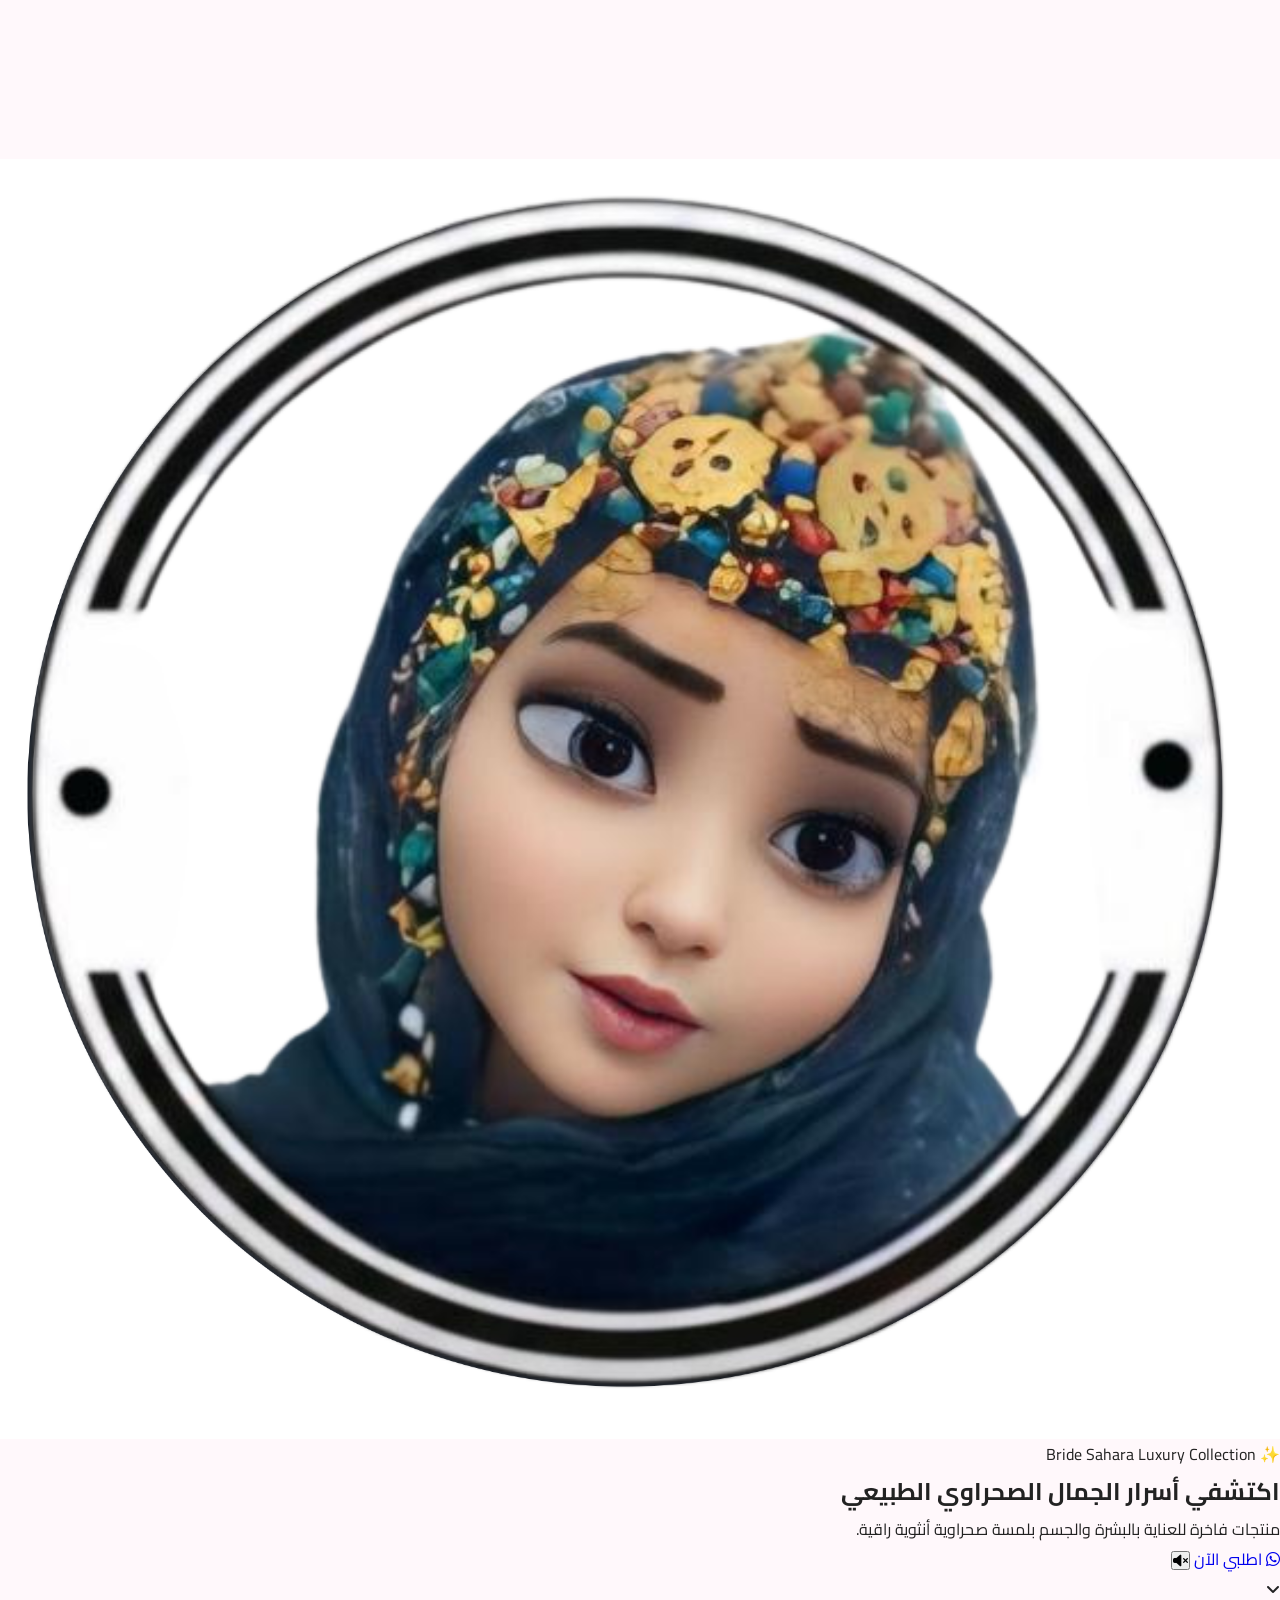
==== pub.html @ 81b897ec "Create pub.html" ====
<!DOCTYPE html>
<html lang="ar" dir="rtl">

<head>

  <meta charset="UTF-8">

  <meta name="viewport"
    content="width=device-width, initial-scale=1.0">

  <title>Bride Sahara | Luxury Collection</title>

  <link rel="preconnect"
    href="https://fonts.googleapis.com">

  <link rel="preconnect"
    href="https://fonts.gstatic.com"
    crossorigin>

  <link href="https://fonts.googleapis.com/css2?family=Cairo:wght@300;400;600;700;800;900&display=swap"
    rel="stylesheet">

  <link rel="stylesheet"
    href="https://cdnjs.cloudflare.com/ajax/libs/font-awesome/6.5.2/css/all.min.css">

  <link rel="stylesheet"
    href="style.css">

</head>

<body>

  <!-- HERO VIDEO -->

  <section class="pub-hero">

    <!-- VIDEO -->

    <video id="heroVideo"
      class="pub-video"
      autoplay
      muted
      loop
      playsinline>

      <source src="./images/1.mp4"
        type="video/mp4">

    </video>

    <!-- OVERLAY -->

    <div class="pub-overlay"></div>

    <!-- CONTENT -->

    <div class="pub-content">

      <img src="./images/logo.png"
        class="pub-logo">

      <span class="pub-badge">

        ✨ Bride Sahara Luxury Collection

      </span>

      <h1>

        اكتشفي أسرار الجمال الصحراوي الطبيعي

      </h1>

      <p>

        منتجات فاخرة للعناية بالبشرة والجسم بلمسة صحراوية أنثوية راقية.

      </p>

      <!-- BUTTONS -->

      <div class="pub-buttons">

        <a href="https://wa.me/212605945494"
          target="_blank"
          class="pub-btn">

          <i class="fab fa-whatsapp"></i>

          اطلبي الآن

        </a>

        <button id="soundBtn"
          class="sound-btn">

          <i class="fa-solid fa-volume-xmark"></i>

        </button>

      </div>

    </div>

    <!-- SCROLL -->

    <div class="scroll-down">

      <i class="fa-solid fa-angle-down"></i>

    </div>

  </section>

  <script>

    const video = document.getElementById("heroVideo");

    const soundBtn = document.getElementById("soundBtn");

    let isMuted = true;

    soundBtn.addEventListener("click", () => {

      if (isMuted) {

        video.muted = false;

        soundBtn.innerHTML =
          '<i class="fa-solid fa-volume-high"></i>';

        isMuted = false;

      } else {

        video.muted = true;

        soundBtn.innerHTML =
          '<i class="fa-solid fa-volume-xmark"></i>';

        isMuted = true;

      }

    });

  </script>

</body>

</html>
---- style.css ----
*{
  margin:0;
  padding:0;
  box-sizing:border-box;
}

html{
  scroll-behavior:smooth;
}

body{
  font-family:'Cairo',sans-serif;
  background:#fff8fb;
  color:#222;
  overflow-x:hidden;
}

img{
  max-width:100%;
  display:block;
}

a{
  text-decoration:none;
}

.container{
  width:92%;
  max-width:1250px;
  margin:auto;
}

/* HERO */

.hero{
  min-height:100vh;
  position:relative;
  overflow:hidden;
  display:flex;
  align-items:center;
  justify-content:center;
  padding:120px 0;
}

.video-container{
  position:absolute;
  inset:0;
  width:100%;
  height:100%;
  overflow:hidden;
  z-index:0;
}

.hero-video{
  width:100%;
  height:100%;
  object-fit:cover;
}

.hero-overlay{
  position:absolute;
  inset:0;
  background:rgba(0,0,0,.55);
  z-index:1;
}

.hero-content{
  position:relative;
  z-index:5;
  text-align:center;
  color:white;
  max-width:850px;
  padding:55px;
}

.logo{
  width:170px;
  height:170px;
  object-fit:cover;
  margin:auto;
  margin-bottom:25px;
  border-radius:50%;
  border:4px solid rgba(255,255,255,.25);
  box-shadow:0 10px 35px rgba(255,255,255,.25);
}

.badge{
  display:inline-block;
  background:#f7c6d7;
  color:#111;
  padding:12px 24px;
  border-radius:60px;
  font-size:14px;
  font-weight:800;
  margin-bottom:25px;
}

.hero h1{
  font-size:65px;
  line-height:1.2;
  margin-bottom:25px;
  font-weight:900;
}

.hero p{
  font-size:22px;
  line-height:2;
  margin-bottom:35px;
  color:#f1f1f1;
}

.hero-btns{
  display:flex;
  gap:15px;
  justify-content:center;
}

.btn{
  padding:18px 35px;
  border-radius:60px;
  font-size:18px;
  font-weight:800;
  transition:.4s;
}

.btn-outline{
  border:2px solid white;
  color:white;
}

.btn-outline:hover{
  background:white;
  color:#111;
}

/* TRUST */

.trust-bar{
  background:white;
  padding:28px;
  display:flex;
  justify-content:center;
  gap:40px;
  flex-wrap:wrap;
}

.trust-item{
  display:flex;
  align-items:center;
  gap:10px;
  font-weight:700;
}

.trust-item i{
  color:#d59ab1;
}

/* SECTION */

.section{
  padding:100px 0;
}

.section-title{
  text-align:center;
  margin-bottom:60px;
}

.section-title h2{
  font-size:48px;
  margin-bottom:15px;
}

/* PRODUCTS */

.products-grid{
  display:grid;
  grid-template-columns:repeat(auto-fit,minmax(270px,1fr));
  gap:30px;
}

.product-card{
  background:white;
  border-radius:35px;
  overflow:hidden;
  box-shadow:0 15px 40px rgba(0,0,0,.06);
  transition:.4s;
}

.product-card:hover{
  transform:translateY(-10px);
}

.product-card img{
  width:100%;
  height:420px;
  object-fit:cover;
}

.product-info{
  padding:30px;
}

.product-info h3{
  font-size:28px;
  margin-bottom:15px;
}

.product-info p{
  line-height:2;
  color:#666;
  margin-bottom:20px;
}

.product-price{
  font-size:30px;
  font-weight:900;
  color:#d59ab1;
  margin-bottom:20px;
}

.product-price span{
  font-size:18px;
  color:#999;
  text-decoration:line-through;
  margin-right:10px;
}

.product-btn{
  border:none;
  background:#111;
  color:white;
  padding:15px 28px;
  border-radius:50px;
  font-family:'Cairo',sans-serif;
  font-size:16px;
  font-weight:800;
  cursor:pointer;
}

.product-btn:hover{
  background:#d59ab1;
}

/* OFFER */

.offer{
  background:linear-gradient(
    135deg,
    #d59ab1,
    #f0c9d8
  );
  border-radius:40px;
  padding:80px 30px;
  text-align:center;
  color:white;
}

.offer h2{
  font-size:55px;
  margin-bottom:20px;
}

/* SOCIALS */

.socials{
  display:flex;
  justify-content:center;
  gap:15px;
  margin-top:25px;
}

.socials a{
  width:55px;
  height:55px;
  border-radius:50%;
  background:white;
  color:#111;
  display:flex;
  align-items:center;
  justify-content:center;
  font-size:22px;
}

/* MODAL */

.order-modal{
  position:fixed;
  inset:0;
  background:rgba(0,0,0,.7);
  display:none;
  align-items:center;
  justify-content:center;
  z-index:9999;
  padding:20px;
}

.order-box{
  background:white;
  width:100%;
  max-width:500px;
  border-radius:30px;
  padding:40px;
  position:relative;
}

.close-modal{
  position:absolute;
  top:15px;
  left:20px;
  font-size:35px;
  cursor:pointer;
}

.order-box h2{
  margin-bottom:25px;
  text-align:center;
}

.order-box form{
  display:flex;
  flex-direction:column;
  gap:15px;
}

.order-box input{
  padding:16px;
  border-radius:14px;
  border:1px solid #ddd;
  font-family:'Cairo',sans-serif;
}

.order-box button{
  background:#25D366;
  color:white;
  border:none;
  padding:16px;
  border-radius:14px;
  font-size:18px;
  font-weight:800;
  cursor:pointer;
}

/* FLOATING */

.floating-whatsapp{
  position:fixed;
  bottom:20px;
  left:20px;
  background:#25D366;
  color:white;
  width:70px;
  height:70px;
  border-radius:50%;
  display:flex;
  align-items:center;
  justify-content:center;
  z-index:999;
  font-size:30px;
}

/* FOOTER */

footer{
  background:#111;
  color:white;
  text-align:center;
  padding:45px 20px;
  margin-top:100px;
}

footer h3{
  font-size:32px;
  margin-bottom:15px;
}

/* MOBILE */

@media(max-width:768px){

  .hero{
    padding:80px 0;
  }

  .hero-content{
    padding:20px;
  }

  .logo{
    width:120px;
    height:120px;
  }

  .hero h1{
    font-size:38px;
  }

  .hero p{
    font-size:18px;
  }

  .section-title h2{
    font-size:34px;
  }

  .offer h2{
    font-size:38px;
  }

  .product-card img{
    height:auto;
  }

}
/* VIDEO SECTION */

.video-showcase{
  padding:40px 0 20px;
}

.video-box{
  width:100%;
  max-width:1100px;
  margin:auto;
  border-radius:30px;
  overflow:hidden;
  position:relative;
  box-shadow:0 20px 60px rgba(0,0,0,.12);
  background:#000;
}

.promo-video{
  width:100%;
  height:auto;
  max-height:650px;
  display:block;
  object-fit:cover;
}

/* MOBILE */

@media(max-width:768px){

  .video-showcase{
    padding:20px 0;
  }

  .video-box{
    border-radius:20px;
  }

  .promo-video{
    max-height:420px;
  }

}
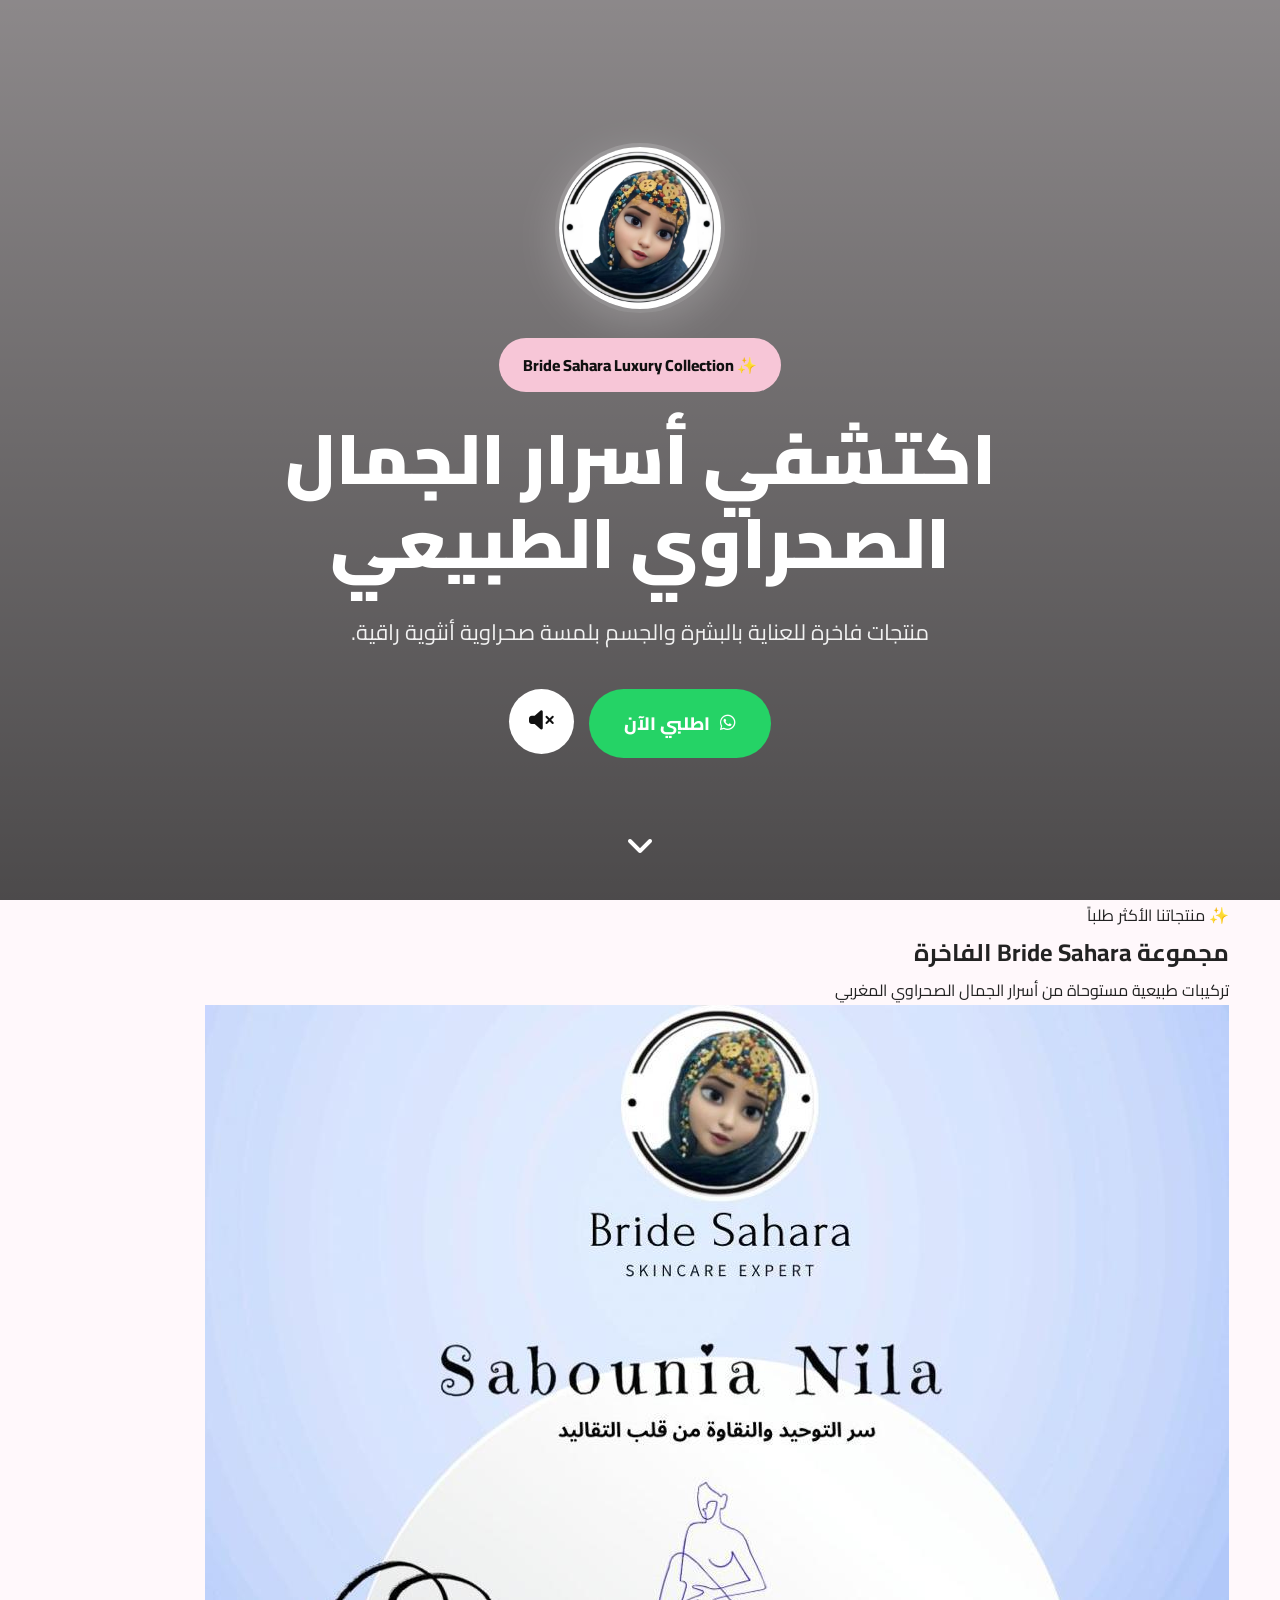
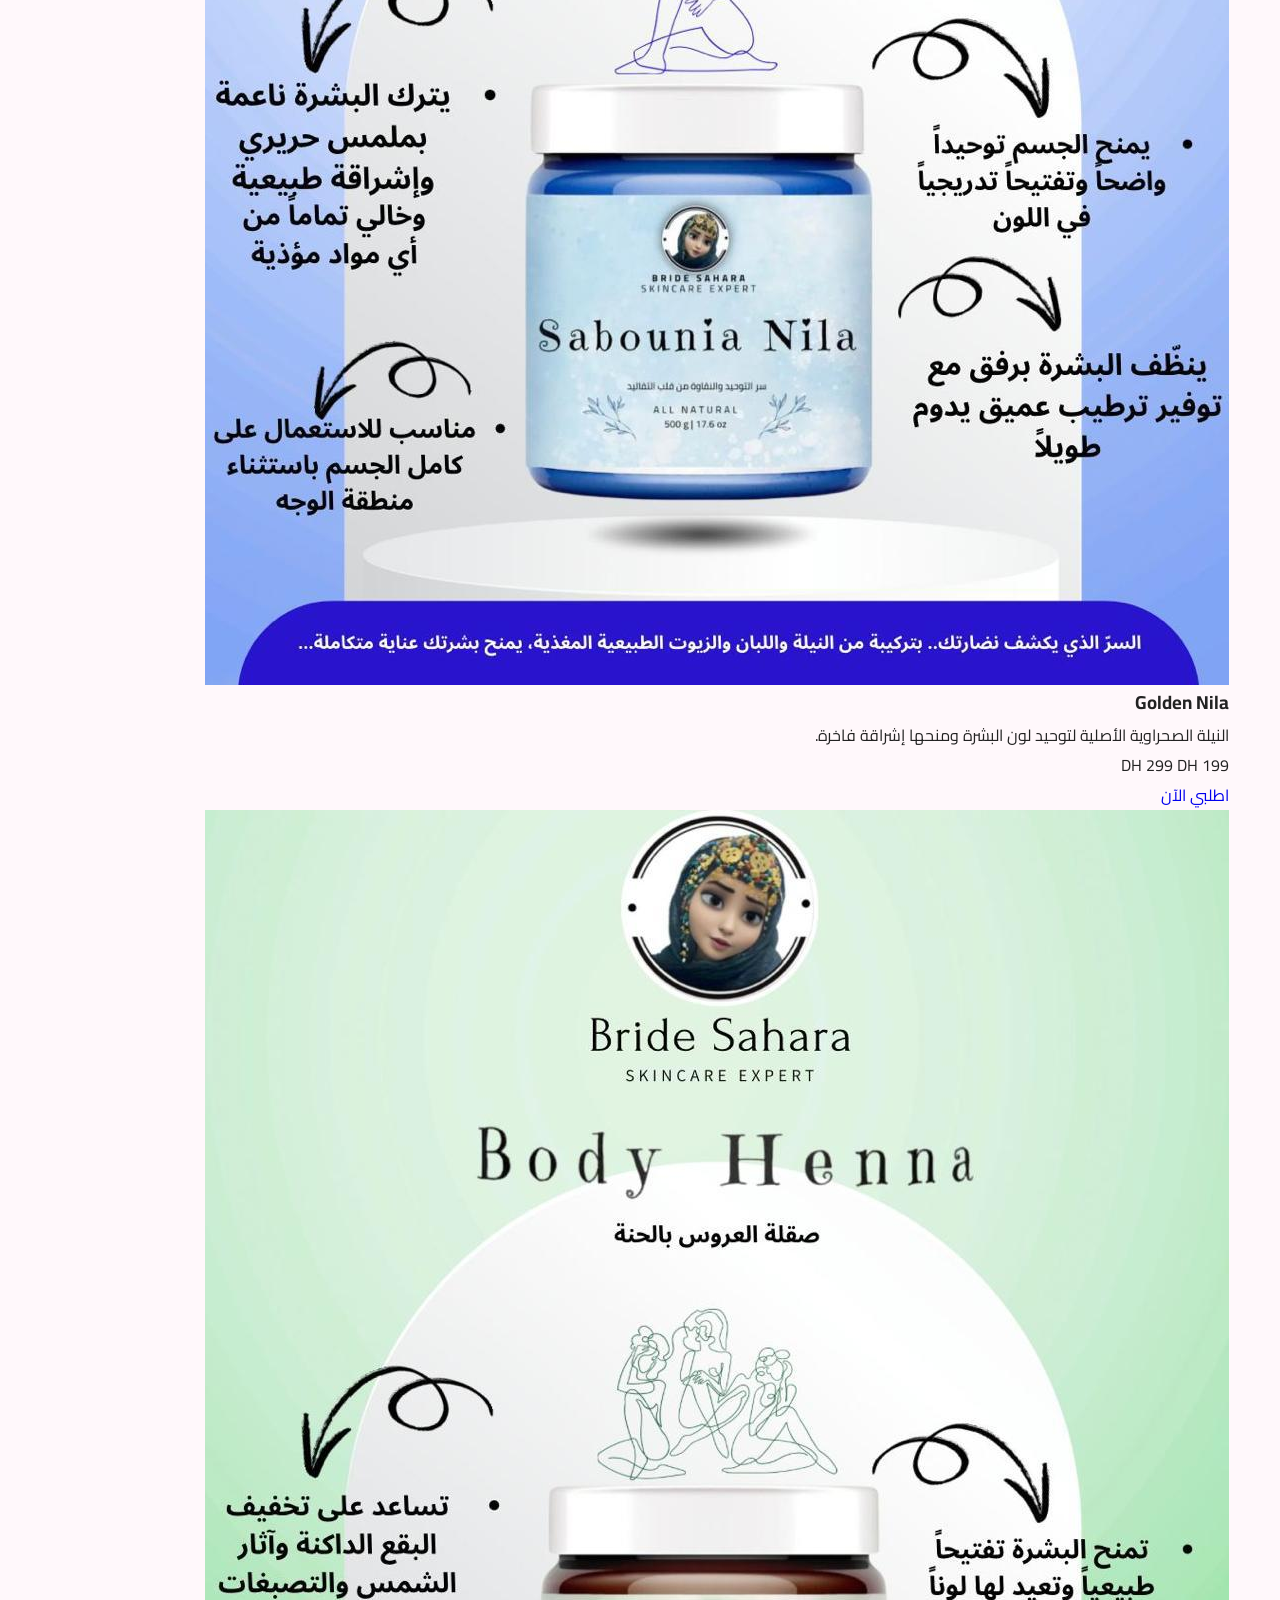
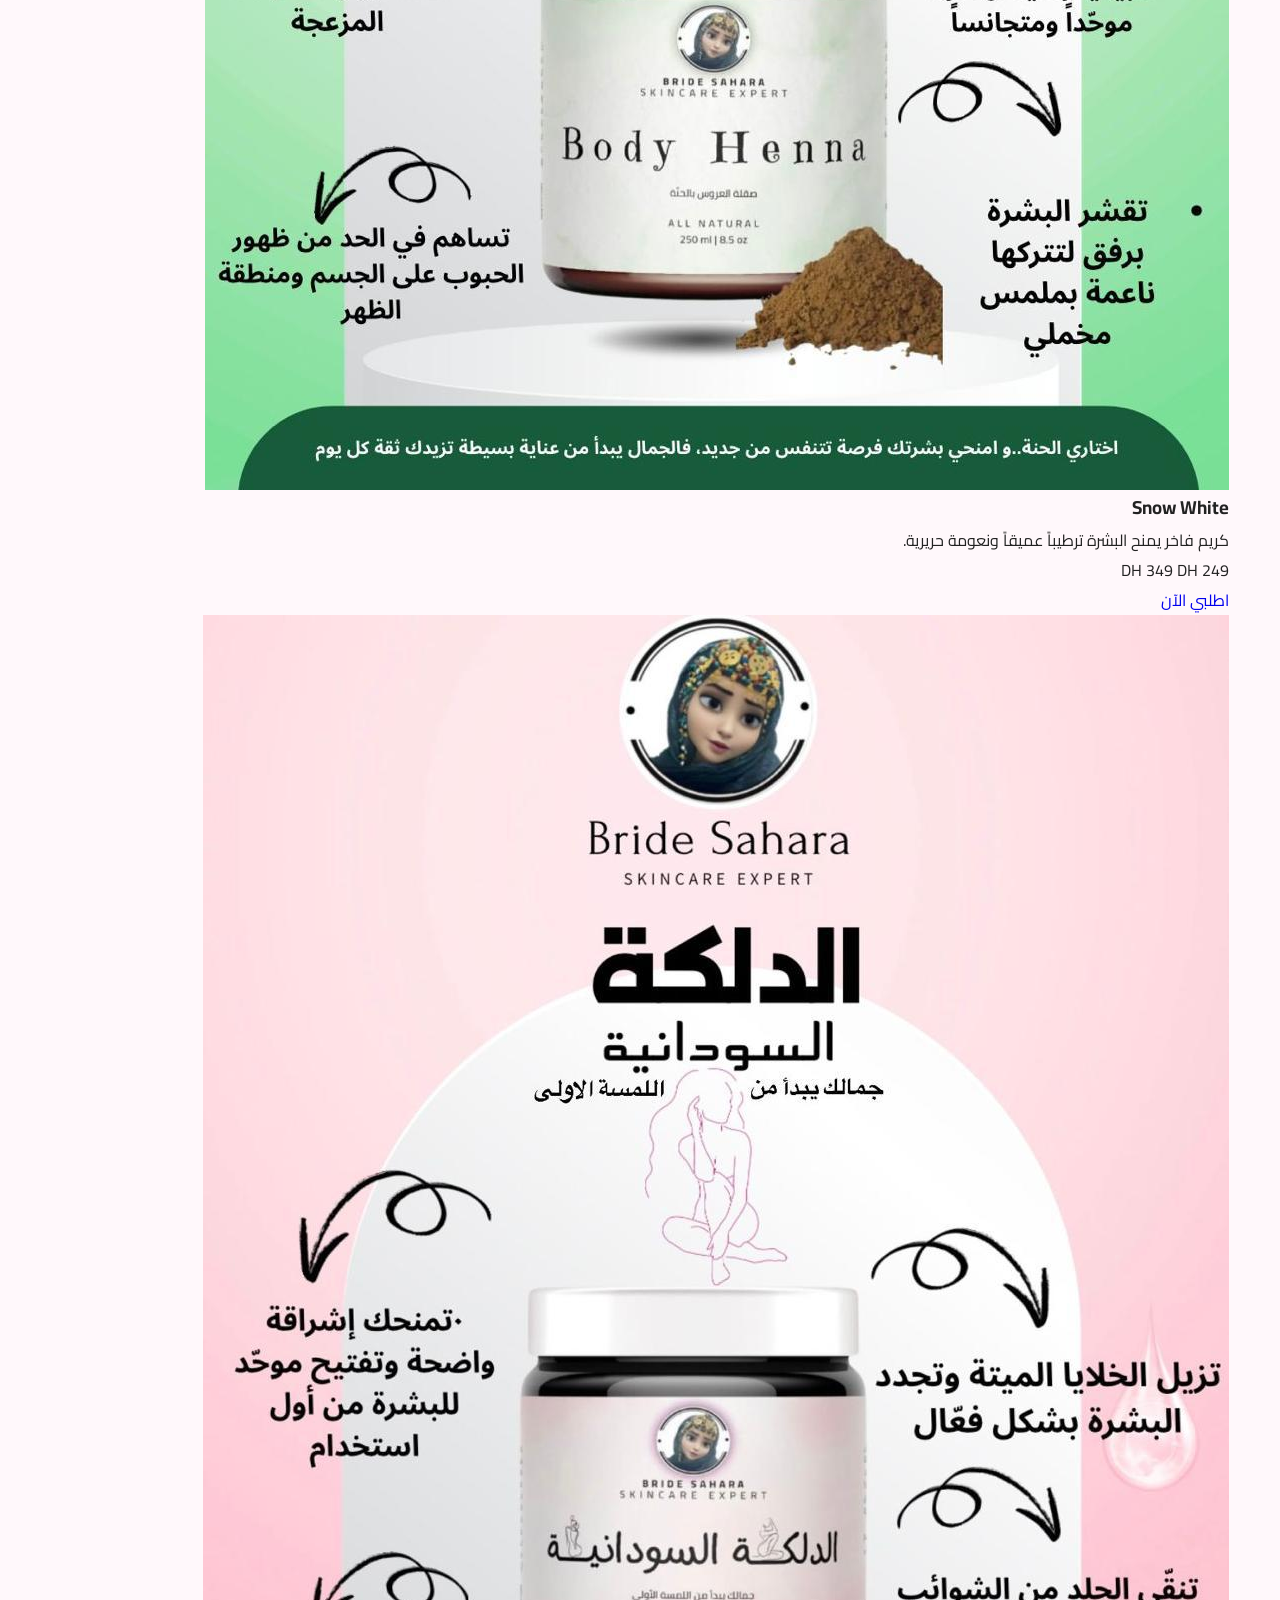
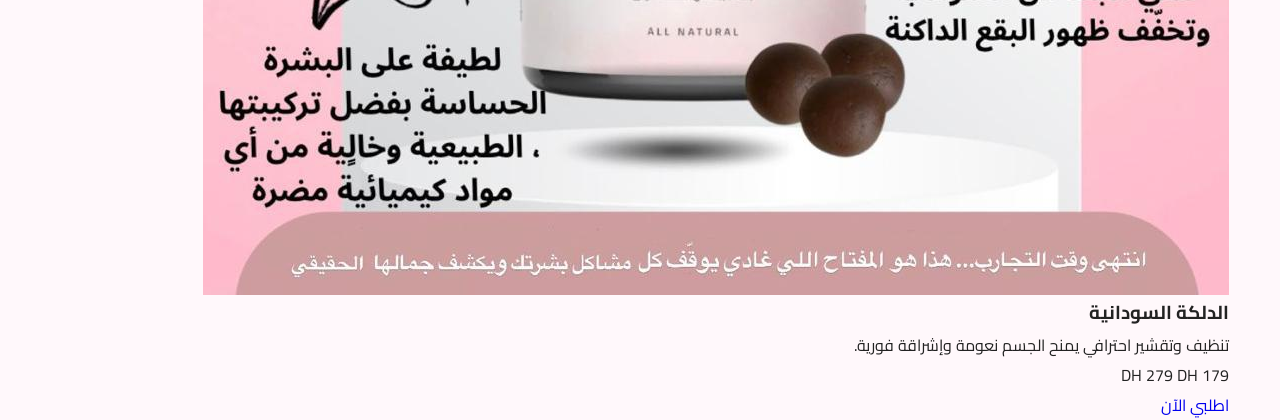
==== commit a7ad6945: "Update pub.html" ====
--- a/pub.html
+++ b/pub.html
@@ -111,7 +111,198 @@
     </div>
 
   </section>
-
+<!-- PRODUCTS -->
+
+<section class="pub-products">
+
+  <div class="container">
+
+    <div class="pub-section-title">
+
+      <span>
+        ✨ منتجاتنا الأكثر طلباً
+      </span>
+
+      <h2>
+
+        مجموعة Bride Sahara الفاخرة
+
+      </h2>
+
+      <p>
+
+        تركيبات طبيعية مستوحاة من أسرار الجمال الصحراوي المغربي
+
+      </p>
+
+    </div>
+
+    <div class="pub-products-grid">
+
+      <!-- PRODUCT -->
+
+      <div class="pub-product-card">
+
+        <div class="pub-product-image">
+
+          <img src="./images/1.jpeg"
+            alt="Golden Nila">
+
+        </div>
+
+        <div class="pub-product-info">
+
+          <h3>
+
+            Golden Nila
+
+          </h3>
+
+          <p>
+
+            النيلة الصحراوية الأصلية لتوحيد لون البشرة ومنحها إشراقة فاخرة.
+
+          </p>
+
+          <div class="pub-price">
+
+            <span class="new-price">
+
+              199 DH
+
+            </span>
+
+            <span class="old-price">
+
+              299 DH
+
+            </span>
+
+          </div>
+
+          <a href="https://wa.me/212605945494"
+            target="_blank"
+            class="pub-order-btn">
+
+            اطلبي الآن
+
+          </a>
+
+        </div>
+
+      </div>
+
+      <!-- PRODUCT -->
+
+      <div class="pub-product-card">
+
+        <div class="pub-product-image">
+
+          <img src="./images/2.jpeg"
+            alt="Snow White">
+
+        </div>
+
+        <div class="pub-product-info">
+
+          <h3>
+
+            Snow White
+
+          </h3>
+
+          <p>
+
+            كريم فاخر يمنح البشرة ترطيباً عميقاً ونعومة حريرية.
+
+          </p>
+
+          <div class="pub-price">
+
+            <span class="new-price">
+
+              249 DH
+
+            </span>
+
+            <span class="old-price">
+
+              349 DH
+
+            </span>
+
+          </div>
+
+          <a href="https://wa.me/212605945494"
+            target="_blank"
+            class="pub-order-btn">
+
+            اطلبي الآن
+
+          </a>
+
+        </div>
+
+      </div>
+
+      <!-- PRODUCT -->
+
+      <div class="pub-product-card">
+
+        <div class="pub-product-image">
+
+          <img src="./images/3.jpeg"
+            alt="الدلكة السودانية">
+
+        </div>
+
+        <div class="pub-product-info">
+
+          <h3>
+
+            الدلكة السودانية
+
+          </h3>
+
+          <p>
+
+            تنظيف وتقشير احترافي يمنح الجسم نعومة وإشراقة فورية.
+
+          </p>
+
+          <div class="pub-price">
+
+            <span class="new-price">
+
+              179 DH
+
+            </span>
+
+            <span class="old-price">
+
+              279 DH
+
+            </span>
+
+          </div>
+
+          <a href="https://wa.me/212605945494"
+            target="_blank"
+            class="pub-order-btn">
+
+            اطلبي الآن
+
+          </a>
+
+        </div>
+
+      </div>
+
+    </div>
+
+  </div>
+
+</section>
   <script>
 
     const video = document.getElementById("heroVideo");
--- a/style.css
+++ b/style.css
@@ -454,3 +454,162 @@
   }
 
 }
+/* PUB PAGE */
+
+.pub-hero{
+  position:relative;
+  width:100%;
+  height:100vh;
+  overflow:hidden;
+  display:flex;
+  align-items:center;
+  justify-content:center;
+}
+
+.pub-video{
+  position:absolute;
+  inset:0;
+  width:100%;
+  height:100%;
+  object-fit:cover;
+}
+
+.pub-overlay{
+  position:absolute;
+  inset:0;
+  background:linear-gradient(
+    rgba(0,0,0,.45),
+    rgba(0,0,0,.7)
+  );
+  z-index:1;
+}
+
+.pub-content{
+  position:relative;
+  z-index:5;
+  text-align:center;
+  color:white;
+  width:90%;
+  max-width:900px;
+}
+
+.pub-logo{
+  width:170px;
+  height:170px;
+  object-fit:cover;
+  border-radius:50%;
+  margin:auto;
+  margin-bottom:25px;
+  border:4px solid rgba(255,255,255,.2);
+  box-shadow:0 10px 40px rgba(255,255,255,.2);
+}
+
+.pub-badge{
+  display:inline-block;
+  background:#f7c6d7;
+  color:#111;
+  padding:12px 24px;
+  border-radius:60px;
+  font-weight:800;
+  margin-bottom:25px;
+}
+
+.pub-content h1{
+  font-size:70px;
+  line-height:1.2;
+  margin-bottom:25px;
+  font-weight:900;
+}
+
+.pub-content p{
+  font-size:22px;
+  line-height:2;
+  color:#f1f1f1;
+  margin-bottom:35px;
+}
+
+.pub-buttons{
+  display:flex;
+  justify-content:center;
+  gap:15px;
+  flex-wrap:wrap;
+}
+
+.pub-btn{
+  background:#25D366;
+  color:white;
+  padding:18px 35px;
+  border-radius:60px;
+  font-size:18px;
+  font-weight:800;
+  display:inline-flex;
+  align-items:center;
+  gap:10px;
+  transition:.3s;
+}
+
+.pub-btn:hover{
+  transform:translateY(-5px);
+}
+
+.sound-btn{
+  width:65px;
+  height:65px;
+  border:none;
+  border-radius:50%;
+  background:white;
+  color:#111;
+  font-size:22px;
+  cursor:pointer;
+  transition:.3s;
+}
+
+.sound-btn:hover{
+  transform:scale(1.08);
+}
+
+.scroll-down{
+  position:absolute;
+  bottom:25px;
+  left:50%;
+  transform:translateX(-50%);
+  z-index:5;
+  color:white;
+  font-size:32px;
+  animation:down 1.5s infinite;
+}
+
+@keyframes down{
+
+  0%{
+    transform:translate(-50%,0);
+  }
+
+  50%{
+    transform:translate(-50%,10px);
+  }
+
+  100%{
+    transform:translate(-50%,0);
+  }
+
+}
+
+/* MOBILE */
+
+@media(max-width:768px){
+
+  .pub-content h1{
+    font-size:40px;
+  }
+
+  .pub-content p{
+    font-size:18px;
+  }
+
+  .pub-logo{
+    width:120px;
+    height:120px;
+  }
+
+}
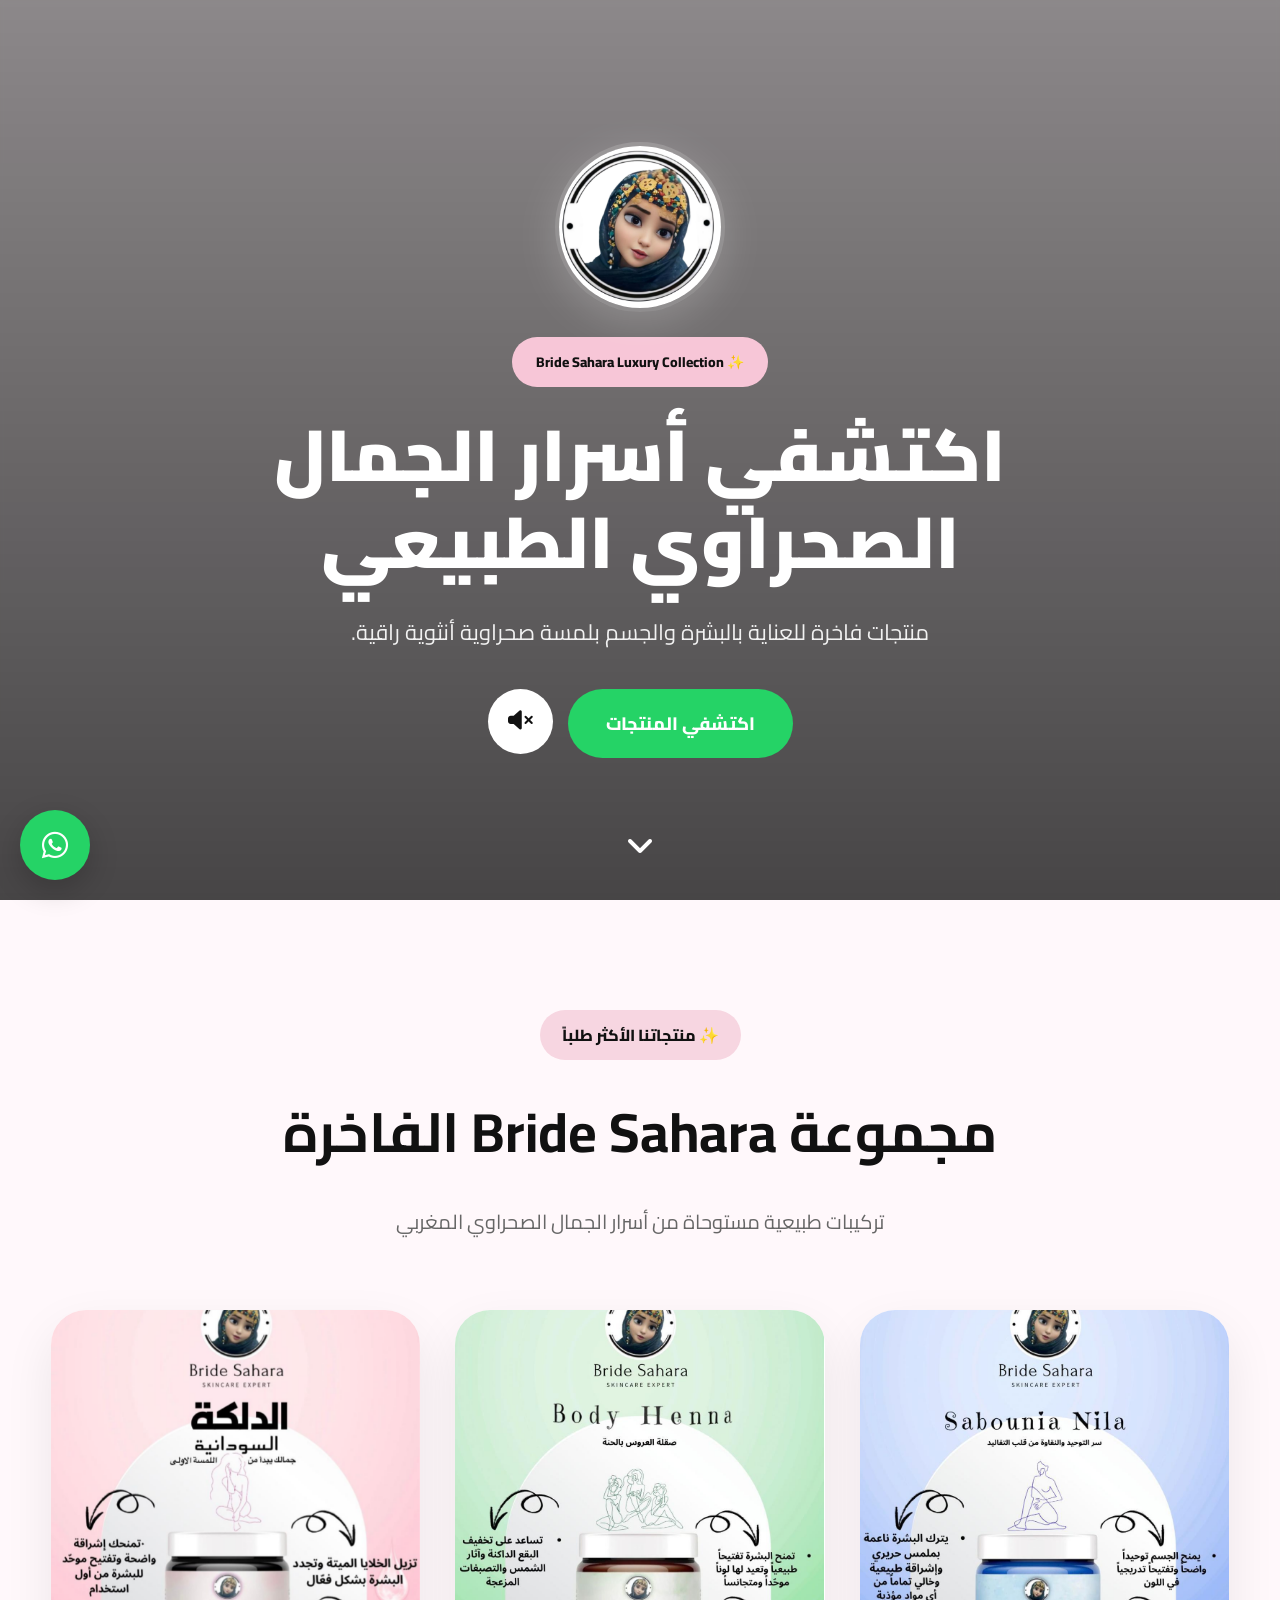
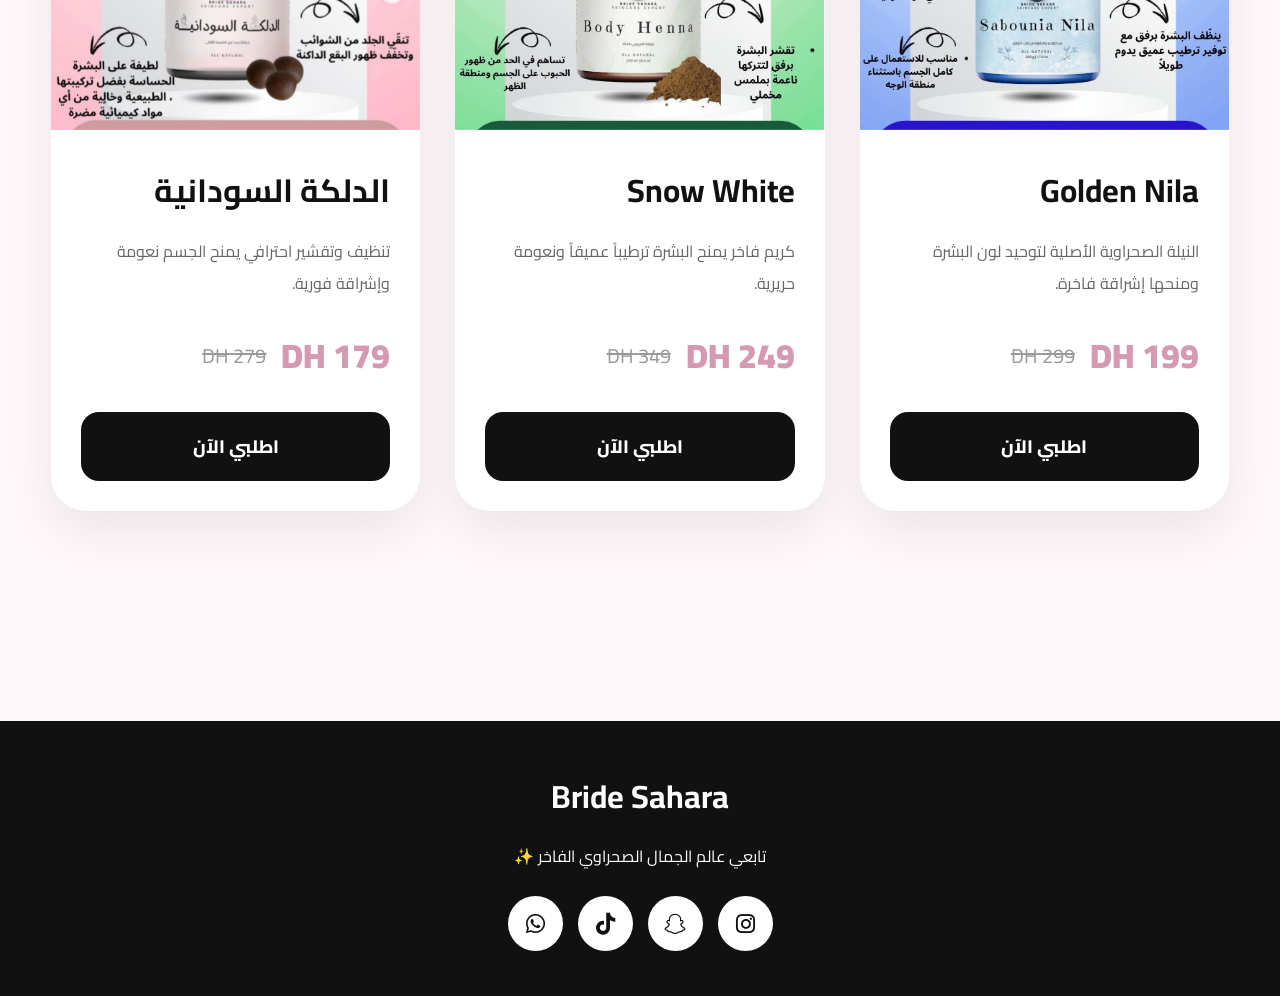
==== commit 5be8dc07: "Update pub.html" ====
--- a/pub.html
+++ b/pub.html
@@ -30,7 +30,7 @@
 
 <body>
 
-  <!-- HERO VIDEO -->
+  <!-- HERO -->
 
   <section class="pub-hero">
 
@@ -81,13 +81,10 @@
 
       <div class="pub-buttons">
 
-        <a href="https://wa.me/212605945494"
-          target="_blank"
+        <a href="#products"
           class="pub-btn">
 
-          <i class="fab fa-whatsapp"></i>
-
-          اطلبي الآن
+          اكتشفي المنتجات
 
         </a>
 
@@ -111,203 +108,333 @@
     </div>
 
   </section>
-<!-- PRODUCTS -->
-
-<section class="pub-products">
-
-  <div class="container">
-
-    <div class="pub-section-title">
-
-      <span>
-        ✨ منتجاتنا الأكثر طلباً
+
+  <!-- PRODUCTS -->
+
+  <section class="pub-products"
+    id="products">
+
+    <div class="container">
+
+      <div class="pub-section-title">
+
+        <span>
+
+          ✨ منتجاتنا الأكثر طلباً
+
+        </span>
+
+        <h2>
+
+          مجموعة Bride Sahara الفاخرة
+
+        </h2>
+
+        <p>
+
+          تركيبات طبيعية مستوحاة من أسرار الجمال الصحراوي المغربي
+
+        </p>
+
+      </div>
+
+      <!-- GRID -->
+
+      <div class="pub-products-grid">
+
+        <!-- PRODUCT -->
+
+        <div class="pub-product-card">
+
+          <div class="pub-product-image">
+
+            <img src="./images/1.jpeg"
+              alt="Golden Nila">
+
+          </div>
+
+          <div class="pub-product-info">
+
+            <h3>
+
+              Golden Nila
+
+            </h3>
+
+            <p>
+
+              النيلة الصحراوية الأصلية لتوحيد لون البشرة ومنحها إشراقة فاخرة.
+
+            </p>
+
+            <div class="pub-price">
+
+              <span class="new-price">
+
+                199 DH
+
+              </span>
+
+              <span class="old-price">
+
+                299 DH
+
+              </span>
+
+            </div>
+
+            <button
+              class="pub-order-btn order-btn"
+              data-product="Golden Nila">
+
+              اطلبي الآن
+
+            </button>
+
+          </div>
+
+        </div>
+
+        <!-- PRODUCT -->
+
+        <div class="pub-product-card">
+
+          <div class="pub-product-image">
+
+            <img src="./images/2.jpeg"
+              alt="Snow White">
+
+          </div>
+
+          <div class="pub-product-info">
+
+            <h3>
+
+              Snow White
+
+            </h3>
+
+            <p>
+
+              كريم فاخر يمنح البشرة ترطيباً عميقاً ونعومة حريرية.
+
+            </p>
+
+            <div class="pub-price">
+
+              <span class="new-price">
+
+                249 DH
+
+              </span>
+
+              <span class="old-price">
+
+                349 DH
+
+              </span>
+
+            </div>
+
+            <button
+              class="pub-order-btn order-btn"
+              data-product="Snow White">
+
+              اطلبي الآن
+
+            </button>
+
+          </div>
+
+        </div>
+
+        <!-- PRODUCT -->
+
+        <div class="pub-product-card">
+
+          <div class="pub-product-image">
+
+            <img src="./images/3.jpeg"
+              alt="الدلكة السودانية">
+
+          </div>
+
+          <div class="pub-product-info">
+
+            <h3>
+
+              الدلكة السودانية
+
+            </h3>
+
+            <p>
+
+              تنظيف وتقشير احترافي يمنح الجسم نعومة وإشراقة فورية.
+
+            </p>
+
+            <div class="pub-price">
+
+              <span class="new-price">
+
+                179 DH
+
+              </span>
+
+              <span class="old-price">
+
+                279 DH
+
+              </span>
+
+            </div>
+
+            <button
+              class="pub-order-btn order-btn"
+              data-product="الدلكة السودانية">
+
+              اطلبي الآن
+
+            </button>
+
+          </div>
+
+        </div>
+
+      </div>
+
+    </div>
+
+  </section>
+
+  <!-- SOCIALS -->
+
+  <footer>
+
+    <h3>
+
+      Bride Sahara
+
+    </h3>
+
+    <p>
+
+      تابعي عالم الجمال الصحراوي الفاخر ✨
+
+    </p>
+
+    <div class="socials">
+
+      <a href="https://www.instagram.com/bride_sahara/"
+        target="_blank">
+
+        <i class="fab fa-instagram"></i>
+
+      </a>
+
+      <a href="https://www.snapchat.com/@bride_sahara"
+        target="_blank">
+
+        <i class="fab fa-snapchat"></i>
+
+      </a>
+
+      <a href="https://www.tiktok.com/@bride__sahara"
+        target="_blank">
+
+        <i class="fab fa-tiktok"></i>
+
+      </a>
+
+      <a href="https://wa.me/212605945494"
+        target="_blank">
+
+        <i class="fab fa-whatsapp"></i>
+
+      </a>
+
+    </div>
+
+  </footer>
+
+  <!-- FLOATING -->
+
+  <a href="https://wa.me/212605945494"
+    class="floating-whatsapp"
+    target="_blank">
+
+    <i class="fab fa-whatsapp"></i>
+
+  </a>
+
+  <!-- ORDER MODAL -->
+
+  <div class="order-modal"
+    id="orderModal">
+
+    <div class="order-box">
+
+      <span class="close-modal"
+        id="closeModal">
+
+        &times;
+
       </span>
 
       <h2>
 
-        مجموعة Bride Sahara الفاخرة
+        إتمام الطلب ✨
 
       </h2>
 
-      <p>
-
-        تركيبات طبيعية مستوحاة من أسرار الجمال الصحراوي المغربي
-
-      </p>
+      <form id="orderForm">
+
+        <input
+          type="text"
+          id="customerName"
+          placeholder="الاسم الكامل"
+          required>
+
+        <input
+          type="tel"
+          id="customerPhone"
+          placeholder="رقم الهاتف"
+          required>
+
+        <input
+          type="text"
+          id="customerAddress"
+          placeholder="العنوان الكامل"
+          required>
+
+        <input
+          type="text"
+          id="productName"
+          readonly>
+
+        <button type="submit">
+
+          إرسال الطلب عبر واتساب
+
+        </button>
+
+      </form>
 
     </div>
 
-    <div class="pub-products-grid">
-
-      <!-- PRODUCT -->
-
-      <div class="pub-product-card">
-
-        <div class="pub-product-image">
-
-          <img src="./images/1.jpeg"
-            alt="Golden Nila">
-
-        </div>
-
-        <div class="pub-product-info">
-
-          <h3>
-
-            Golden Nila
-
-          </h3>
-
-          <p>
-
-            النيلة الصحراوية الأصلية لتوحيد لون البشرة ومنحها إشراقة فاخرة.
-
-          </p>
-
-          <div class="pub-price">
-
-            <span class="new-price">
-
-              199 DH
-
-            </span>
-
-            <span class="old-price">
-
-              299 DH
-
-            </span>
-
-          </div>
-
-          <a href="https://wa.me/212605945494"
-            target="_blank"
-            class="pub-order-btn">
-
-            اطلبي الآن
-
-          </a>
-
-        </div>
-
-      </div>
-
-      <!-- PRODUCT -->
-
-      <div class="pub-product-card">
-
-        <div class="pub-product-image">
-
-          <img src="./images/2.jpeg"
-            alt="Snow White">
-
-        </div>
-
-        <div class="pub-product-info">
-
-          <h3>
-
-            Snow White
-
-          </h3>
-
-          <p>
-
-            كريم فاخر يمنح البشرة ترطيباً عميقاً ونعومة حريرية.
-
-          </p>
-
-          <div class="pub-price">
-
-            <span class="new-price">
-
-              249 DH
-
-            </span>
-
-            <span class="old-price">
-
-              349 DH
-
-            </span>
-
-          </div>
-
-          <a href="https://wa.me/212605945494"
-            target="_blank"
-            class="pub-order-btn">
-
-            اطلبي الآن
-
-          </a>
-
-        </div>
-
-      </div>
-
-      <!-- PRODUCT -->
-
-      <div class="pub-product-card">
-
-        <div class="pub-product-image">
-
-          <img src="./images/3.jpeg"
-            alt="الدلكة السودانية">
-
-        </div>
-
-        <div class="pub-product-info">
-
-          <h3>
-
-            الدلكة السودانية
-
-          </h3>
-
-          <p>
-
-            تنظيف وتقشير احترافي يمنح الجسم نعومة وإشراقة فورية.
-
-          </p>
-
-          <div class="pub-price">
-
-            <span class="new-price">
-
-              179 DH
-
-            </span>
-
-            <span class="old-price">
-
-              279 DH
-
-            </span>
-
-          </div>
-
-          <a href="https://wa.me/212605945494"
-            target="_blank"
-            class="pub-order-btn">
-
-            اطلبي الآن
-
-          </a>
-
-        </div>
-
-      </div>
-
-    </div>
-
   </div>
 
-</section>
+  <!-- SCRIPTS -->
+
   <script>
 
-    const video = document.getElementById("heroVideo");
-
-    const soundBtn = document.getElementById("soundBtn");
+    /* VIDEO SOUND */
+
+    const video =
+      document.getElementById("heroVideo");
+
+    const soundBtn =
+      document.getElementById("soundBtn");
 
     let isMuted = true;
 
@@ -335,6 +462,95 @@
 
     });
 
+    /* ORDER MODAL */
+
+    const modal =
+      document.getElementById("orderModal");
+
+    const closeModal =
+      document.getElementById("closeModal");
+
+    const productInput =
+      document.getElementById("productName");
+
+    const orderBtns =
+      document.querySelectorAll(".order-btn");
+
+    orderBtns.forEach(btn => {
+
+      btn.addEventListener("click", () => {
+
+        const product =
+          btn.dataset.product;
+
+        productInput.value = product;
+
+        modal.style.display = "flex";
+
+      });
+
+    });
+
+    closeModal.addEventListener("click", () => {
+
+      modal.style.display = "none";
+
+    });
+
+    window.addEventListener("click", (e) => {
+
+      if(e.target === modal){
+
+        modal.style.display = "none";
+
+      }
+
+    });
+
+    /* SEND TO WHATSAPP */
+
+    document
+      .getElementById("orderForm")
+      .addEventListener("submit", function(e){
+
+      e.preventDefault();
+
+      const name =
+        document.getElementById("customerName").value;
+
+      const phone =
+        document.getElementById("customerPhone").value;
+
+      const address =
+        document.getElementById("customerAddress").value;
+
+      const product =
+        document.getElementById("productName").value;
+
+      const message =
+
+`✨ طلب جديد من Bride Sahara
+
+👤 الاسم:
+${name}
+
+📞 رقم الهاتف:
+${phone}
+
+📍 العنوان:
+${address}
+
+🛍️ المنتج:
+${product}`;
+
+      const whatsappURL =
+
+`https://wa.me/212605945494?text=${encodeURIComponent(message)}`;
+
+      window.open(whatsappURL, "_blank");
+
+    });
+
   </script>
 
 </body>
--- a/style.css
+++ b/style.css
@@ -1,3 +1,11 @@
+:root{
+  --primary:#d59ab1;
+  --secondary:#f7c6d7;
+  --dark:#111;
+  --light:#fff8fb;
+  --white:#fff;
+}
+
 *{
   margin:0;
   padding:0;
@@ -10,7 +18,7 @@
 
 body{
   font-family:'Cairo',sans-serif;
-  background:#fff8fb;
+  background:var(--light);
   color:#222;
   overflow-x:hidden;
 }
@@ -30,436 +38,12 @@
   margin:auto;
 }
 
-/* HERO */
-
-.hero{
-  min-height:100vh;
-  position:relative;
-  overflow:hidden;
-  display:flex;
-  align-items:center;
-  justify-content:center;
-  padding:120px 0;
-}
-
-.video-container{
-  position:absolute;
-  inset:0;
-  width:100%;
-  height:100%;
-  overflow:hidden;
-  z-index:0;
-}
-
-.hero-video{
-  width:100%;
-  height:100%;
-  object-fit:cover;
-}
-
-.hero-overlay{
-  position:absolute;
-  inset:0;
-  background:rgba(0,0,0,.55);
-  z-index:1;
-}
-
-.hero-content{
-  position:relative;
-  z-index:5;
-  text-align:center;
-  color:white;
-  max-width:850px;
-  padding:55px;
-}
-
-.logo{
-  width:170px;
-  height:170px;
-  object-fit:cover;
-  margin:auto;
-  margin-bottom:25px;
-  border-radius:50%;
-  border:4px solid rgba(255,255,255,.25);
-  box-shadow:0 10px 35px rgba(255,255,255,.25);
-}
-
-.badge{
-  display:inline-block;
-  background:#f7c6d7;
-  color:#111;
-  padding:12px 24px;
-  border-radius:60px;
-  font-size:14px;
-  font-weight:800;
-  margin-bottom:25px;
-}
-
-.hero h1{
-  font-size:65px;
-  line-height:1.2;
-  margin-bottom:25px;
-  font-weight:900;
-}
-
-.hero p{
-  font-size:22px;
-  line-height:2;
-  margin-bottom:35px;
-  color:#f1f1f1;
-}
-
-.hero-btns{
-  display:flex;
-  gap:15px;
-  justify-content:center;
-}
-
-.btn{
-  padding:18px 35px;
-  border-radius:60px;
-  font-size:18px;
-  font-weight:800;
-  transition:.4s;
-}
-
-.btn-outline{
-  border:2px solid white;
-  color:white;
-}
-
-.btn-outline:hover{
-  background:white;
-  color:#111;
-}
-
-/* TRUST */
-
-.trust-bar{
-  background:white;
-  padding:28px;
-  display:flex;
-  justify-content:center;
-  gap:40px;
-  flex-wrap:wrap;
-}
-
-.trust-item{
-  display:flex;
-  align-items:center;
-  gap:10px;
-  font-weight:700;
-}
-
-.trust-item i{
-  color:#d59ab1;
-}
-
-/* SECTION */
-
-.section{
-  padding:100px 0;
-}
-
-.section-title{
-  text-align:center;
-  margin-bottom:60px;
-}
-
-.section-title h2{
-  font-size:48px;
-  margin-bottom:15px;
-}
-
-/* PRODUCTS */
-
-.products-grid{
-  display:grid;
-  grid-template-columns:repeat(auto-fit,minmax(270px,1fr));
-  gap:30px;
-}
-
-.product-card{
-  background:white;
-  border-radius:35px;
-  overflow:hidden;
-  box-shadow:0 15px 40px rgba(0,0,0,.06);
-  transition:.4s;
-}
-
-.product-card:hover{
-  transform:translateY(-10px);
-}
-
-.product-card img{
-  width:100%;
-  height:420px;
-  object-fit:cover;
-}
-
-.product-info{
-  padding:30px;
-}
-
-.product-info h3{
-  font-size:28px;
-  margin-bottom:15px;
-}
-
-.product-info p{
-  line-height:2;
-  color:#666;
-  margin-bottom:20px;
-}
-
-.product-price{
-  font-size:30px;
-  font-weight:900;
-  color:#d59ab1;
-  margin-bottom:20px;
-}
-
-.product-price span{
-  font-size:18px;
-  color:#999;
-  text-decoration:line-through;
-  margin-right:10px;
-}
-
-.product-btn{
-  border:none;
-  background:#111;
-  color:white;
-  padding:15px 28px;
-  border-radius:50px;
-  font-family:'Cairo',sans-serif;
-  font-size:16px;
-  font-weight:800;
-  cursor:pointer;
-}
-
-.product-btn:hover{
-  background:#d59ab1;
-}
-
-/* OFFER */
-
-.offer{
-  background:linear-gradient(
-    135deg,
-    #d59ab1,
-    #f0c9d8
-  );
-  border-radius:40px;
-  padding:80px 30px;
-  text-align:center;
-  color:white;
-}
-
-.offer h2{
-  font-size:55px;
-  margin-bottom:20px;
-}
-
-/* SOCIALS */
-
-.socials{
-  display:flex;
-  justify-content:center;
-  gap:15px;
-  margin-top:25px;
-}
-
-.socials a{
-  width:55px;
-  height:55px;
-  border-radius:50%;
-  background:white;
-  color:#111;
-  display:flex;
-  align-items:center;
-  justify-content:center;
-  font-size:22px;
-}
-
-/* MODAL */
-
-.order-modal{
-  position:fixed;
-  inset:0;
-  background:rgba(0,0,0,.7);
-  display:none;
-  align-items:center;
-  justify-content:center;
-  z-index:9999;
-  padding:20px;
-}
-
-.order-box{
-  background:white;
-  width:100%;
-  max-width:500px;
-  border-radius:30px;
-  padding:40px;
-  position:relative;
-}
-
-.close-modal{
-  position:absolute;
-  top:15px;
-  left:20px;
-  font-size:35px;
-  cursor:pointer;
-}
-
-.order-box h2{
-  margin-bottom:25px;
-  text-align:center;
-}
-
-.order-box form{
-  display:flex;
-  flex-direction:column;
-  gap:15px;
-}
-
-.order-box input{
-  padding:16px;
-  border-radius:14px;
-  border:1px solid #ddd;
-  font-family:'Cairo',sans-serif;
-}
-
-.order-box button{
-  background:#25D366;
-  color:white;
-  border:none;
-  padding:16px;
-  border-radius:14px;
-  font-size:18px;
-  font-weight:800;
-  cursor:pointer;
-}
-
-/* FLOATING */
-
-.floating-whatsapp{
-  position:fixed;
-  bottom:20px;
-  left:20px;
-  background:#25D366;
-  color:white;
-  width:70px;
-  height:70px;
-  border-radius:50%;
-  display:flex;
-  align-items:center;
-  justify-content:center;
-  z-index:999;
-  font-size:30px;
-}
-
-/* FOOTER */
-
-footer{
-  background:#111;
-  color:white;
-  text-align:center;
-  padding:45px 20px;
-  margin-top:100px;
-}
-
-footer h3{
-  font-size:32px;
-  margin-bottom:15px;
-}
-
-/* MOBILE */
-
-@media(max-width:768px){
-
-  .hero{
-    padding:80px 0;
-  }
-
-  .hero-content{
-    padding:20px;
-  }
-
-  .logo{
-    width:120px;
-    height:120px;
-  }
-
-  .hero h1{
-    font-size:38px;
-  }
-
-  .hero p{
-    font-size:18px;
-  }
-
-  .section-title h2{
-    font-size:34px;
-  }
-
-  .offer h2{
-    font-size:38px;
-  }
-
-  .product-card img{
-    height:auto;
-  }
-
-}
-/* VIDEO SECTION */
-
-.video-showcase{
-  padding:40px 0 20px;
-}
-
-.video-box{
-  width:100%;
-  max-width:1100px;
-  margin:auto;
-  border-radius:30px;
-  overflow:hidden;
-  position:relative;
-  box-shadow:0 20px 60px rgba(0,0,0,.12);
-  background:#000;
-}
-
-.promo-video{
-  width:100%;
-  height:auto;
-  max-height:650px;
-  display:block;
-  object-fit:cover;
-}
-
-/* MOBILE */
-
-@media(max-width:768px){
-
-  .video-showcase{
-    padding:20px 0;
-  }
-
-  .video-box{
-    border-radius:20px;
-  }
-
-  .promo-video{
-    max-height:420px;
-  }
-
-}
-/* PUB PAGE */
+/* HERO VIDEO */
 
 .pub-hero{
   position:relative;
   width:100%;
-  height:100vh;
+  min-height:100svh;
   overflow:hidden;
   display:flex;
   align-items:center;
@@ -479,8 +63,9 @@
   inset:0;
   background:linear-gradient(
     rgba(0,0,0,.45),
-    rgba(0,0,0,.7)
+    rgba(0,0,0,.72)
   );
+  backdrop-filter:blur(2px);
   z-index:1;
 }
 
@@ -491,6 +76,7 @@
   color:white;
   width:90%;
   max-width:900px;
+  padding:40px 0;
 }
 
 .pub-logo{
@@ -506,16 +92,17 @@
 
 .pub-badge{
   display:inline-block;
-  background:#f7c6d7;
+  background:var(--secondary);
   color:#111;
   padding:12px 24px;
   border-radius:60px;
   font-weight:800;
   margin-bottom:25px;
+  font-size:14px;
 }
 
 .pub-content h1{
-  font-size:70px;
+  font-size:72px;
   line-height:1.2;
   margin-bottom:25px;
   font-weight:900;
@@ -538,7 +125,7 @@
 .pub-btn{
   background:#25D366;
   color:white;
-  padding:18px 35px;
+  padding:18px 38px;
   border-radius:60px;
   font-size:18px;
   font-weight:800;
@@ -595,12 +182,300 @@
 
 }
 
+/* PRODUCTS */
+
+.pub-products{
+  padding:110px 0;
+  background:var(--light);
+}
+
+.pub-section-title{
+  text-align:center;
+  margin-bottom:70px;
+}
+
+.pub-section-title span{
+  display:inline-block;
+  background:#f7d6e1;
+  color:#111;
+  padding:10px 22px;
+  border-radius:50px;
+  font-weight:800;
+  margin-bottom:20px;
+}
+
+.pub-section-title h2{
+  font-size:55px;
+  margin-bottom:20px;
+  color:#111;
+}
+
+.pub-section-title p{
+  color:#666;
+  font-size:20px;
+}
+
+.pub-products-grid{
+  display:grid;
+  grid-template-columns:repeat(auto-fit,minmax(320px,1fr));
+  gap:35px;
+}
+
+.pub-product-card{
+  background:white;
+  border-radius:35px;
+  overflow:hidden;
+  box-shadow:0 20px 50px rgba(0,0,0,.08);
+  transition:.4s;
+}
+
+.pub-product-card:hover{
+  transform:translateY(-12px);
+}
+
+.pub-product-image{
+  width:100%;
+  height:420px;
+  overflow:hidden;
+}
+
+.pub-product-image img{
+  width:100%;
+  height:100%;
+  object-fit:cover;
+  transition:.5s;
+}
+
+.pub-product-card:hover img{
+  transform:scale(1.06);
+}
+
+.pub-product-info{
+  padding:30px;
+}
+
+.pub-product-info h3{
+  font-size:32px;
+  margin-bottom:15px;
+  color:#111;
+}
+
+.pub-product-info p{
+  color:#666;
+  line-height:2;
+  margin-bottom:25px;
+}
+
+.pub-price{
+  display:flex;
+  align-items:center;
+  gap:15px;
+  margin-bottom:25px;
+}
+
+.new-price{
+  font-size:34px;
+  font-weight:900;
+  color:var(--primary);
+}
+
+.old-price{
+  font-size:20px;
+  color:#999;
+  text-decoration:line-through;
+}
+
+.pub-order-btn{
+  width:100%;
+  background:var(--dark);
+  color:white;
+  display:flex;
+  justify-content:center;
+  align-items:center;
+  padding:18px;
+  border-radius:18px;
+  font-size:18px;
+  font-weight:800;
+  transition:.3s;
+}
+
+.pub-order-btn:hover{
+  background:var(--primary);
+}
+
+/* TRUST BAR */
+
+.trust-bar{
+  background:white;
+  padding:28px;
+  display:flex;
+  justify-content:center;
+  gap:40px;
+  flex-wrap:wrap;
+}
+
+.trust-item{
+  display:flex;
+  align-items:center;
+  gap:10px;
+  font-weight:700;
+}
+
+.trust-item i{
+  color:var(--primary);
+}
+
+/* OFFER */
+
+.offer{
+  background:linear-gradient(
+    135deg,
+    var(--primary),
+    #f0c9d8
+  );
+  border-radius:40px;
+  padding:80px 30px;
+  text-align:center;
+  color:white;
+}
+
+.offer h2{
+  font-size:55px;
+  margin-bottom:20px;
+}
+
+/* SOCIALS */
+
+.socials{
+  display:flex;
+  justify-content:center;
+  gap:15px;
+  margin-top:25px;
+}
+
+.socials a{
+  width:55px;
+  height:55px;
+  border-radius:50%;
+  background:white;
+  color:#111;
+  display:flex;
+  align-items:center;
+  justify-content:center;
+  font-size:22px;
+}
+
+/* MODAL */
+
+.order-modal{
+  position:fixed;
+  inset:0;
+  background:rgba(0,0,0,.7);
+  display:none;
+  align-items:center;
+  justify-content:center;
+  z-index:9999;
+  padding:20px;
+}
+
+.order-box{
+  background:white;
+  width:100%;
+  max-width:500px;
+  border-radius:30px;
+  padding:40px;
+  position:relative;
+}
+
+.close-modal{
+  position:absolute;
+  top:15px;
+  left:20px;
+  font-size:35px;
+  cursor:pointer;
+}
+
+.order-box h2{
+  margin-bottom:25px;
+  text-align:center;
+}
+
+.order-box form{
+  display:flex;
+  flex-direction:column;
+  gap:15px;
+}
+
+.order-box input{
+  padding:16px;
+  border-radius:14px;
+  border:1px solid #ddd;
+  font-family:'Cairo',sans-serif;
+}
+
+.order-box button{
+  background:#25D366;
+  color:white;
+  border:none;
+  padding:16px;
+  border-radius:14px;
+  font-size:18px;
+  font-weight:800;
+  cursor:pointer;
+}
+
+/* FLOATING */
+
+.floating-whatsapp{
+  position:fixed;
+  bottom:20px;
+  left:20px;
+  background:#25D366;
+  color:white;
+  width:70px;
+  height:70px;
+  border-radius:50%;
+  display:flex;
+  align-items:center;
+  justify-content:center;
+  z-index:999;
+  font-size:30px;
+  box-shadow:0 10px 30px rgba(0,0,0,.2);
+}
+
+/* FOOTER */
+
+footer{
+  background:#111;
+  color:white;
+  text-align:center;
+  padding:45px 20px;
+  margin-top:100px;
+}
+
+footer h3{
+  font-size:32px;
+  margin-bottom:15px;
+}
+
+/* PERFORMANCE */
+
+.pub-video,
+img{
+  will-change:transform;
+  backface-visibility:hidden;
+}
+
+video{
+  pointer-events:none;
+}
+
 /* MOBILE */
 
 @media(max-width:768px){
 
   .pub-content h1{
-    font-size:40px;
+    font-size:42px;
   }
 
   .pub-content p{
@@ -612,4 +487,123 @@
     height:120px;
   }
 
-}
+  .pub-products{
+    padding:80px 0;
+  }
+
+  .pub-section-title h2{
+    font-size:38px;
+  }
+
+  .pub-section-title p{
+    font-size:17px;
+  }
+
+  .pub-product-image{
+    height:320px;
+  }
+
+  .offer h2{
+    font-size:38px;
+  }
+
+}
+/* ORDER BUTTON */
+
+.pub-order-btn{
+  width:100%;
+  background:var(--dark);
+  color:white;
+  border:none;
+  display:flex;
+  justify-content:center;
+  align-items:center;
+  padding:18px;
+  border-radius:18px;
+  font-size:18px;
+  font-weight:800;
+  transition:.3s;
+  cursor:pointer;
+  font-family:'Cairo',sans-serif;
+}
+
+.pub-order-btn:hover{
+  background:var(--primary);
+}
+
+/* ORDER MODAL */
+
+.order-modal{
+  position:fixed;
+  inset:0;
+  background:rgba(0,0,0,.7);
+  display:none;
+  align-items:center;
+  justify-content:center;
+  z-index:99999;
+  padding:20px;
+}
+
+.order-box{
+  background:white;
+  width:100%;
+  max-width:500px;
+  border-radius:35px;
+  padding:40px;
+  position:relative;
+  animation:popup .3s ease;
+}
+
+@keyframes popup{
+
+  from{
+    transform:scale(.8);
+    opacity:0;
+  }
+
+  to{
+    transform:scale(1);
+    opacity:1;
+  }
+
+}
+
+.close-modal{
+  position:absolute;
+  top:15px;
+  left:20px;
+  font-size:38px;
+  cursor:pointer;
+}
+
+.order-box h2{
+  text-align:center;
+  margin-bottom:30px;
+  font-size:32px;
+}
+
+.order-box form{
+  display:flex;
+  flex-direction:column;
+  gap:15px;
+}
+
+.order-box input{
+  padding:18px;
+  border-radius:16px;
+  border:1px solid #ddd;
+  font-family:'Cairo',sans-serif;
+  font-size:16px;
+}
+
+.order-box button{
+  background:#25D366;
+  color:white;
+  border:none;
+  padding:18px;
+  border-radius:16px;
+  font-size:18px;
+  font-weight:800;
+  cursor:pointer;
+  font-family:'Cairo',sans-serif;
+}
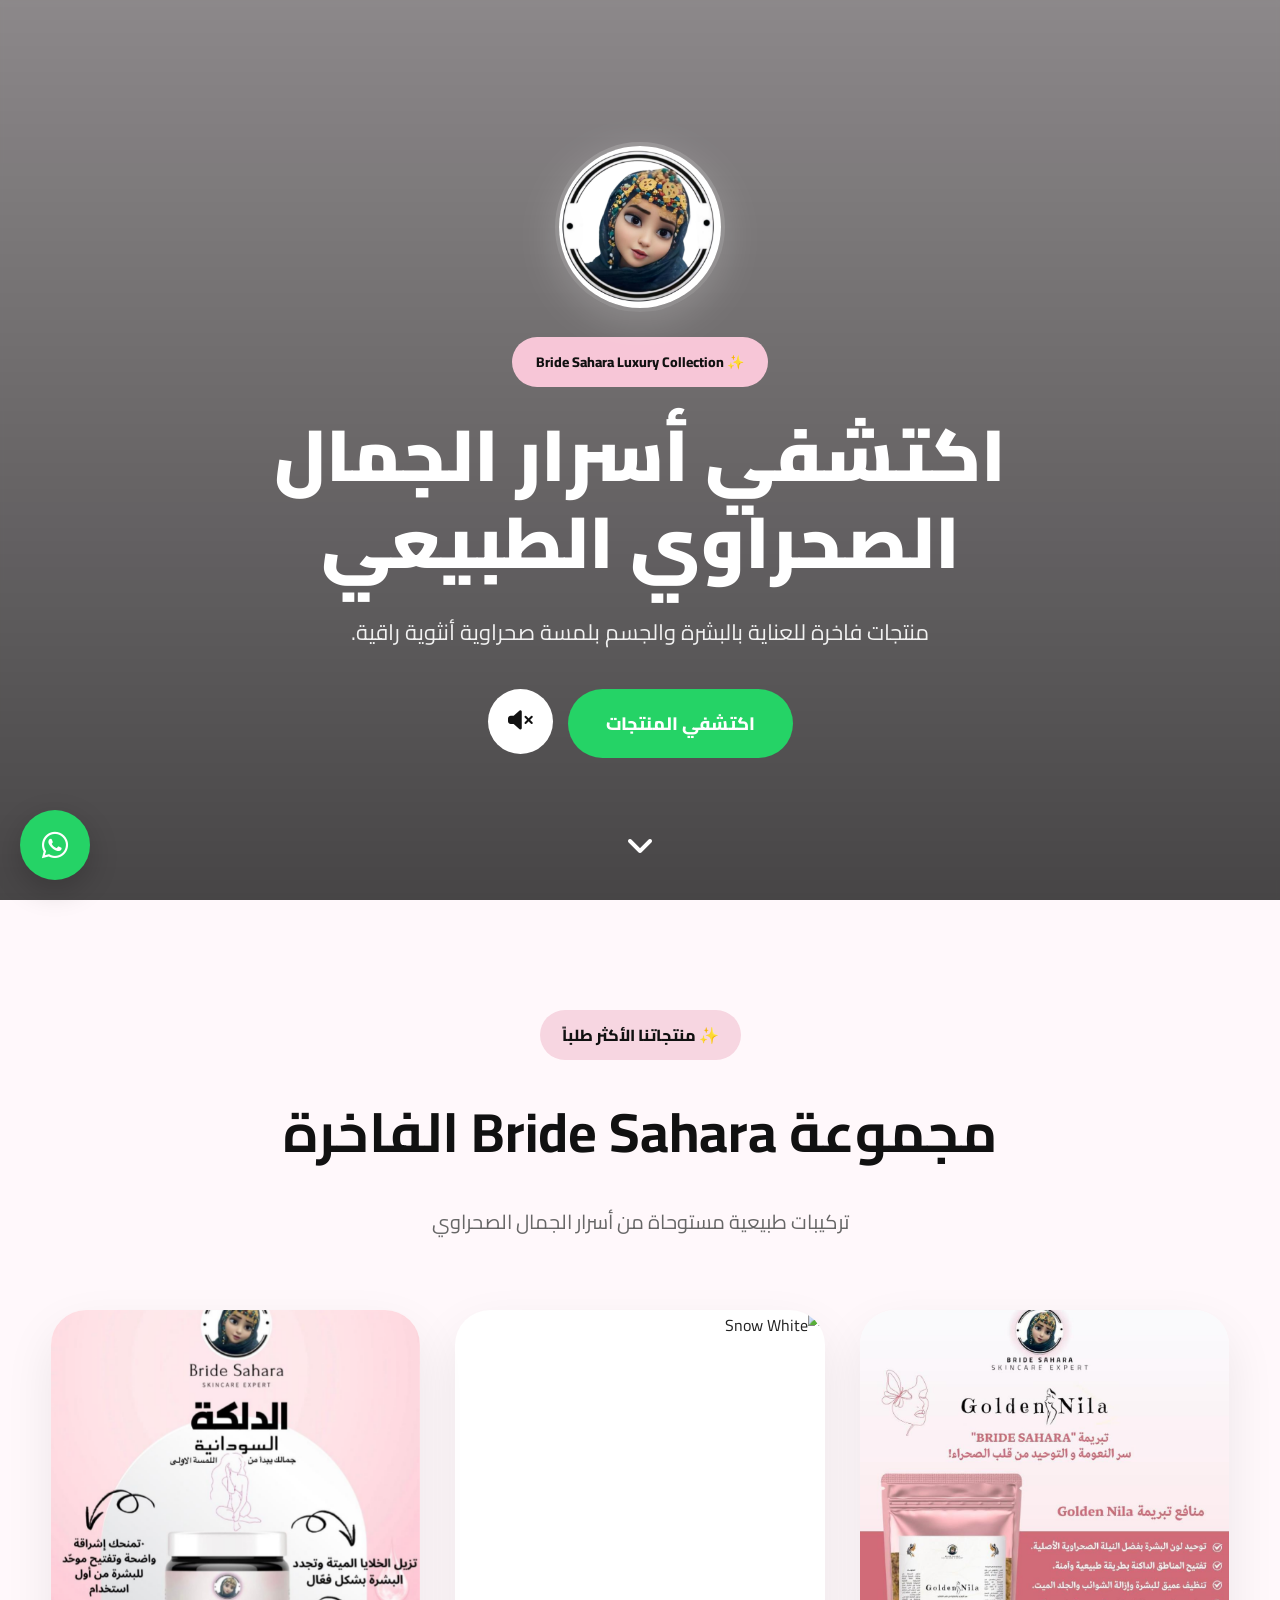
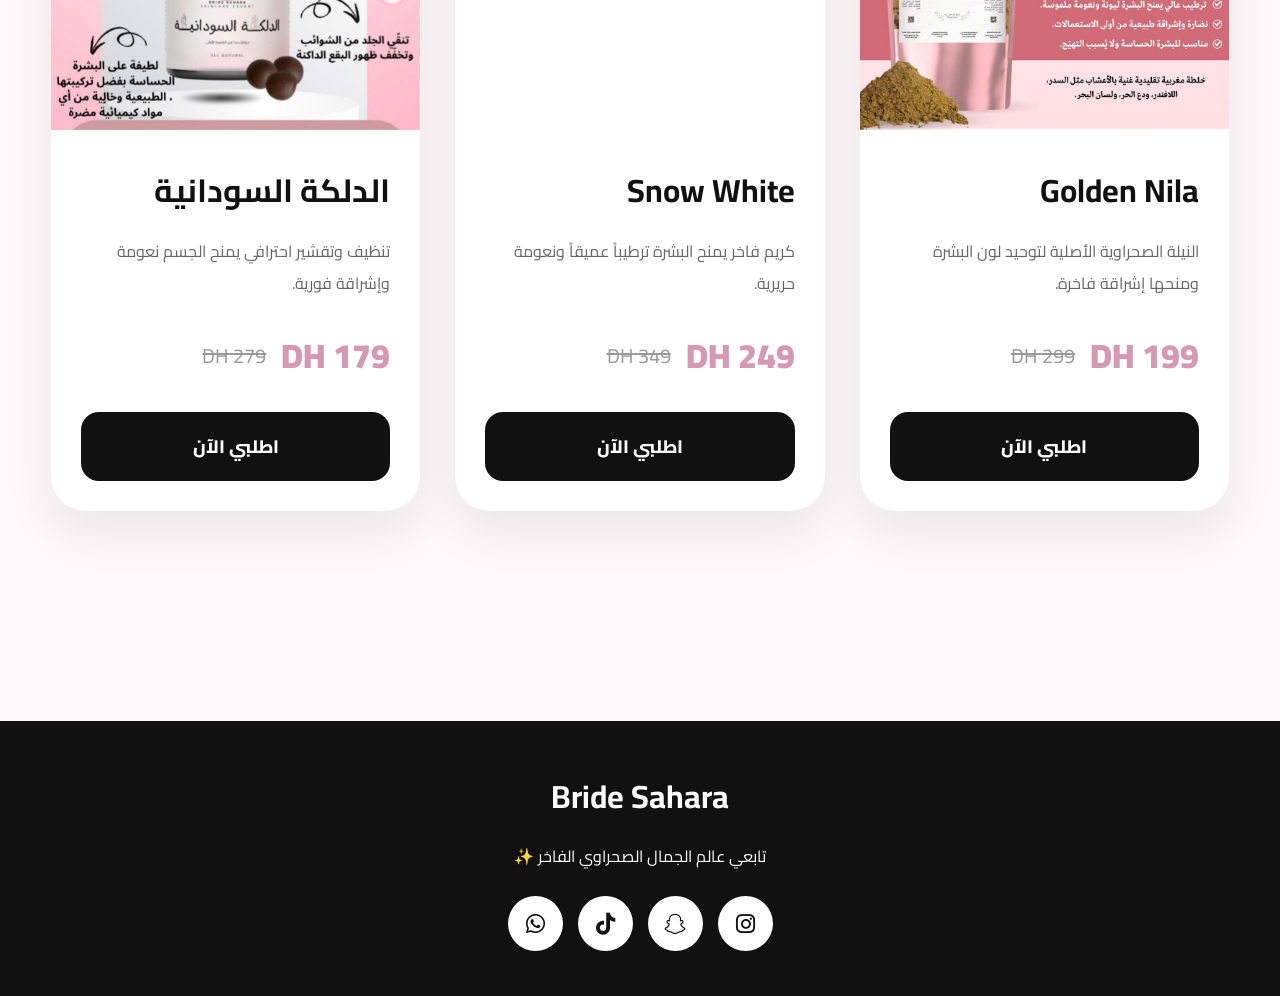
==== commit 807e28d5: "Update pub.html" ====
--- a/pub.html
+++ b/pub.html
@@ -132,7 +132,7 @@
 
         <p>
 
-          تركيبات طبيعية مستوحاة من أسرار الجمال الصحراوي المغربي
+          تركيبات طبيعية مستوحاة من أسرار الجمال الصحراوي 
 
         </p>
 
@@ -148,7 +148,7 @@
 
           <div class="pub-product-image">
 
-            <img src="./images/1.jpeg"
+            <img src="./images/goldennila.jpeg"
               alt="Golden Nila">
 
           </div>
@@ -201,7 +201,7 @@
 
           <div class="pub-product-image">
 
-            <img src="./images/2.jpeg"
+            <img src="./images/snowwhite.jpeg"
               alt="Snow White">
 
           </div>
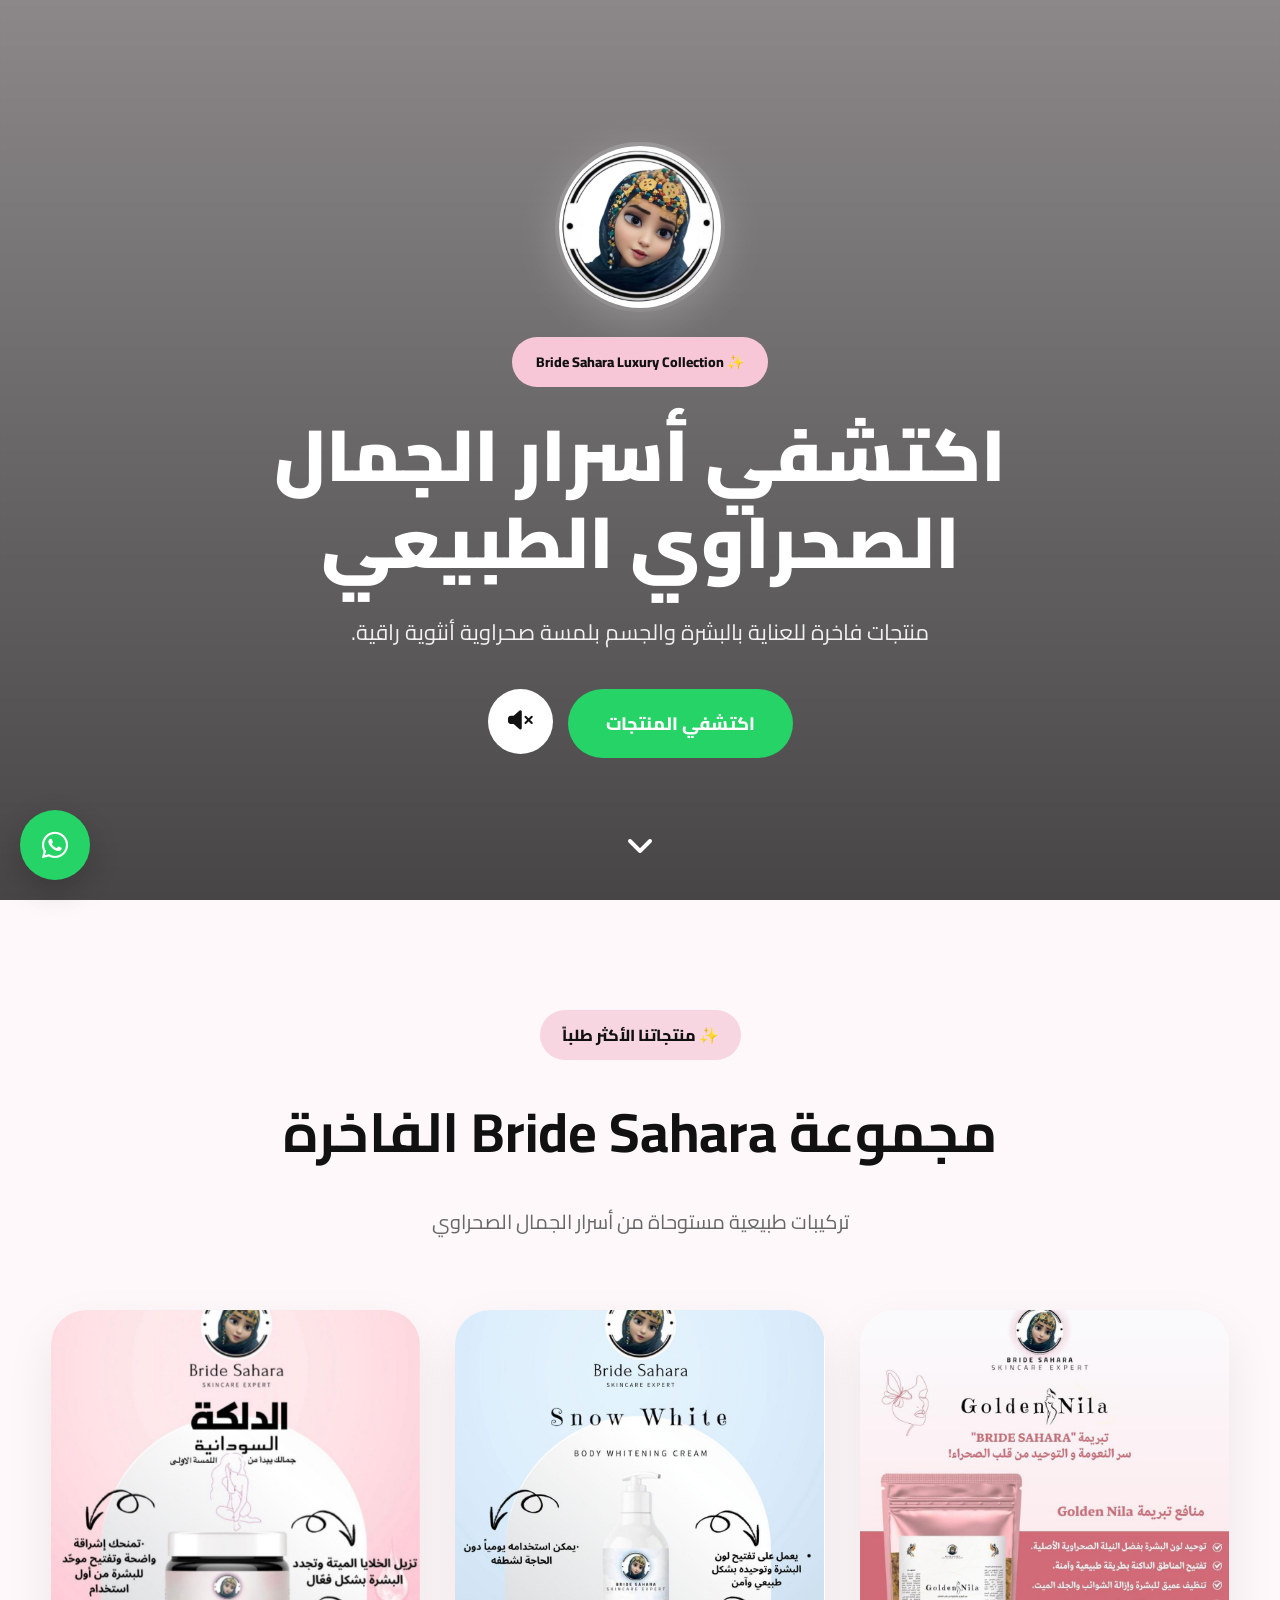
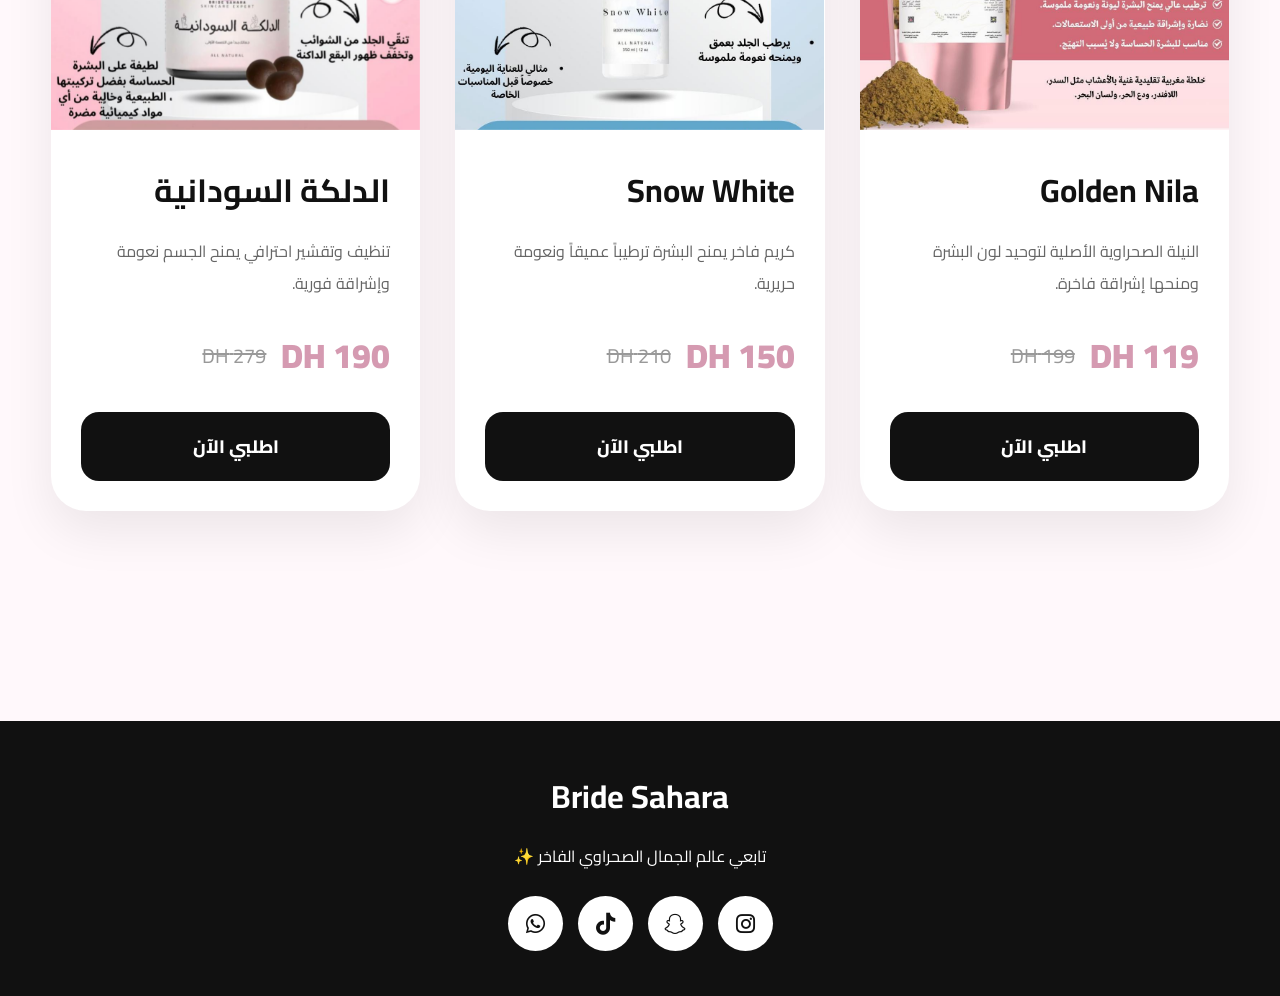
==== commit 284b9690: "Update pub.html" ====
--- a/pub.html
+++ b/pub.html
@@ -171,13 +171,13 @@
 
               <span class="new-price">
 
+                119 DH
+
+              </span>
+
+              <span class="old-price">
+
                 199 DH
-
-              </span>
-
-              <span class="old-price">
-
-                299 DH
 
               </span>
 
@@ -224,13 +224,13 @@
 
               <span class="new-price">
 
-                249 DH
+                150 DH
 
               </span>
 
               <span class="old-price">
 
-                349 DH
+                210 DH
 
               </span>
 
@@ -277,7 +277,7 @@
 
               <span class="new-price">
 
-                179 DH
+                190 DH
 
               </span>
 
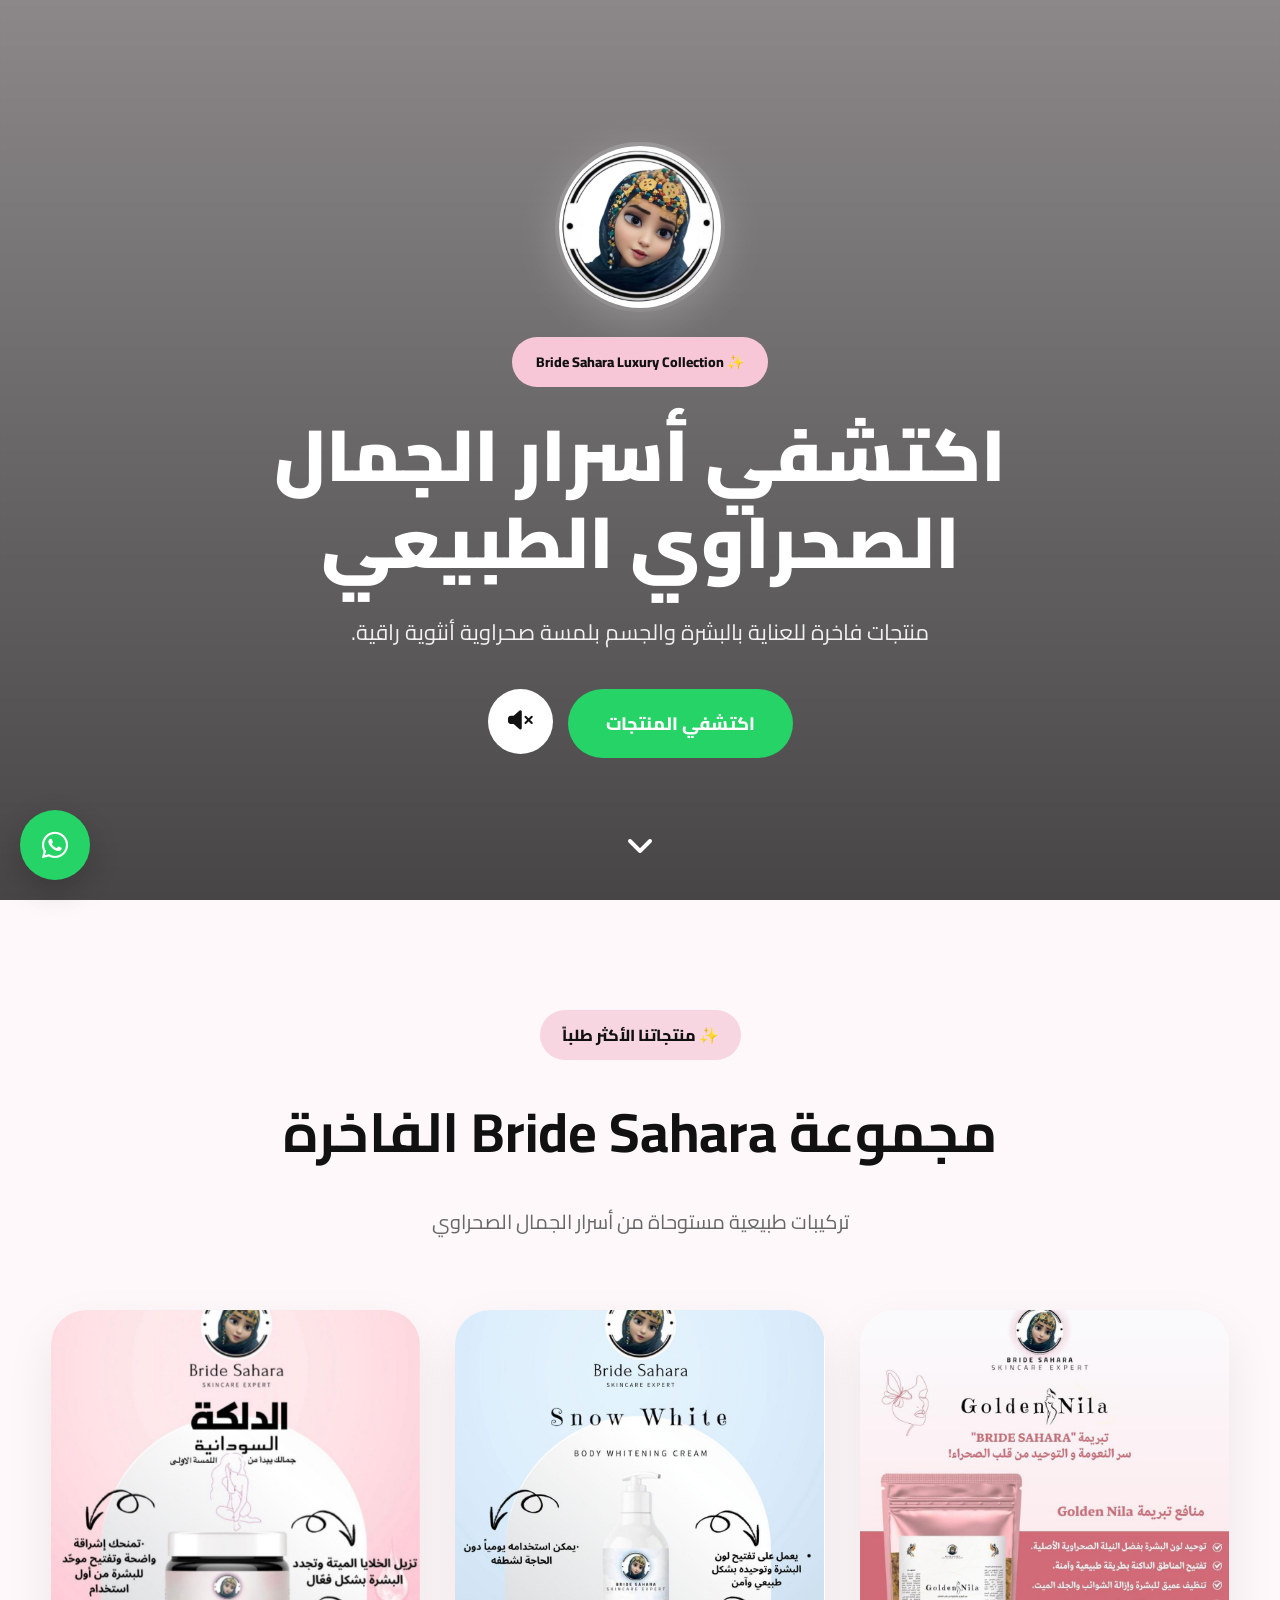
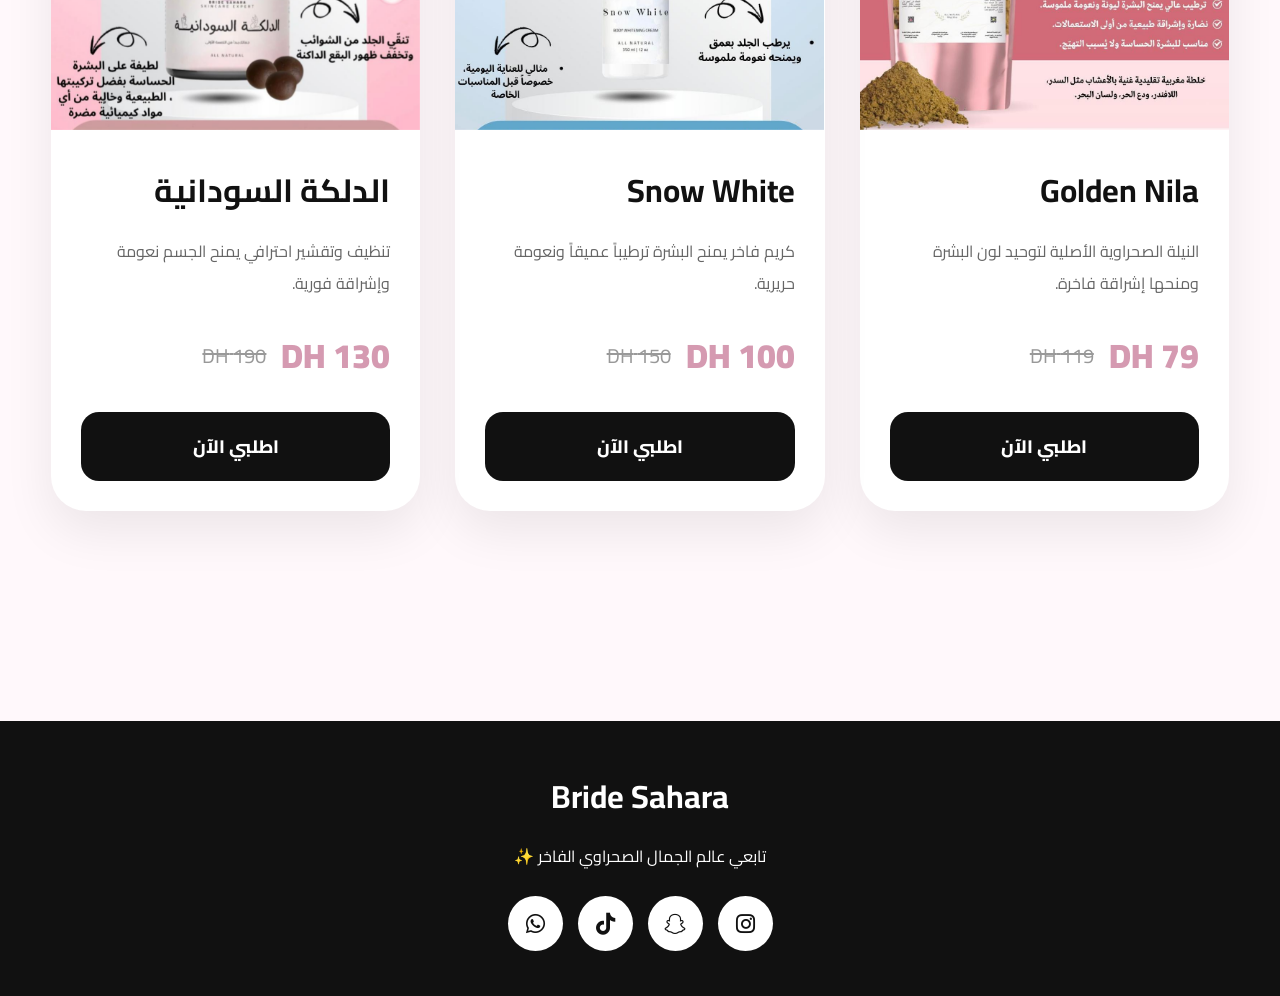
==== commit 9d55f54d: "Update prices in pub.html" ====
--- a/pub.html
+++ b/pub.html
@@ -171,13 +171,13 @@
 
               <span class="new-price">
 
+                79 DH
+
+              </span>
+
+              <span class="old-price">
+
                 119 DH
-
-              </span>
-
-              <span class="old-price">
-
-                199 DH
 
               </span>
 
@@ -224,13 +224,13 @@
 
               <span class="new-price">
 
+                100 DH
+
+              </span>
+
+              <span class="old-price">
+
                 150 DH
-
-              </span>
-
-              <span class="old-price">
-
-                210 DH
 
               </span>
 
@@ -277,13 +277,13 @@
 
               <span class="new-price">
 
+                130 DH
+
+              </span>
+
+              <span class="old-price">
+
                 190 DH
-
-              </span>
-
-              <span class="old-price">
-
-                279 DH
 
               </span>
 
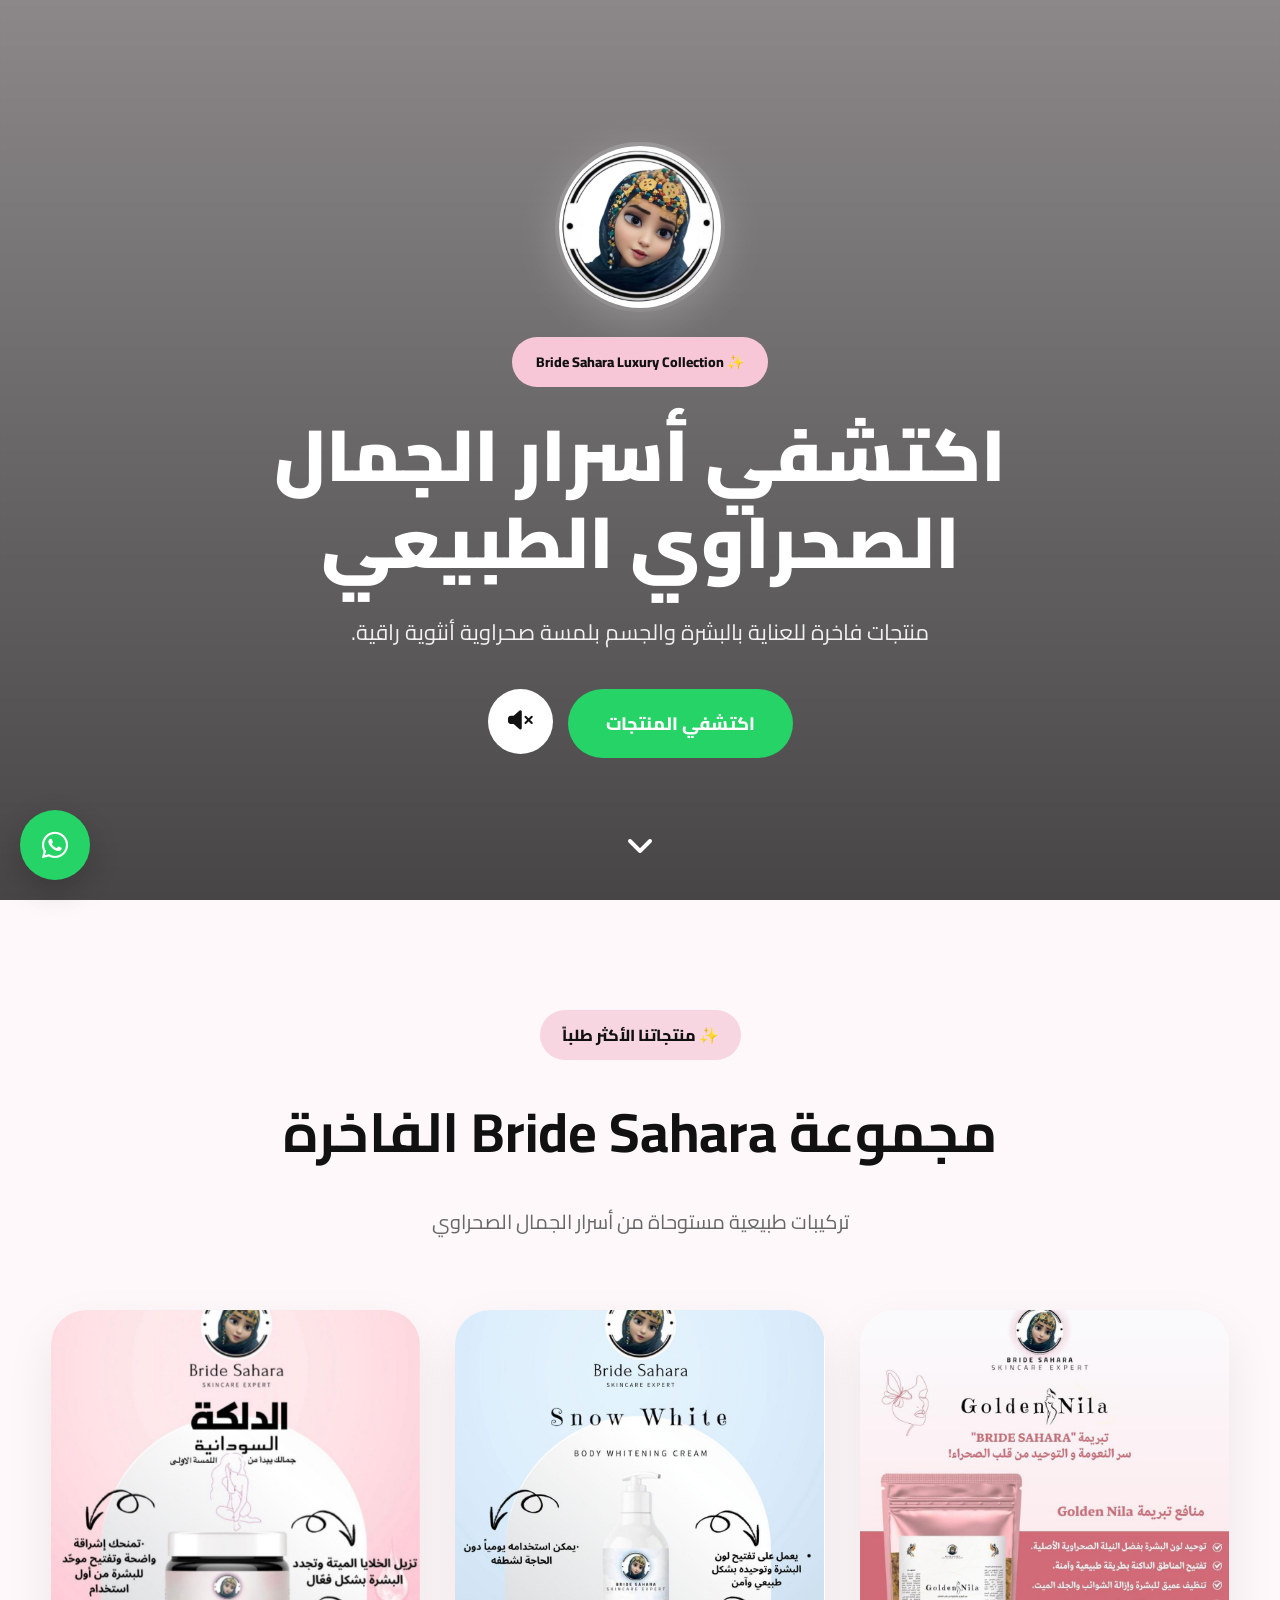
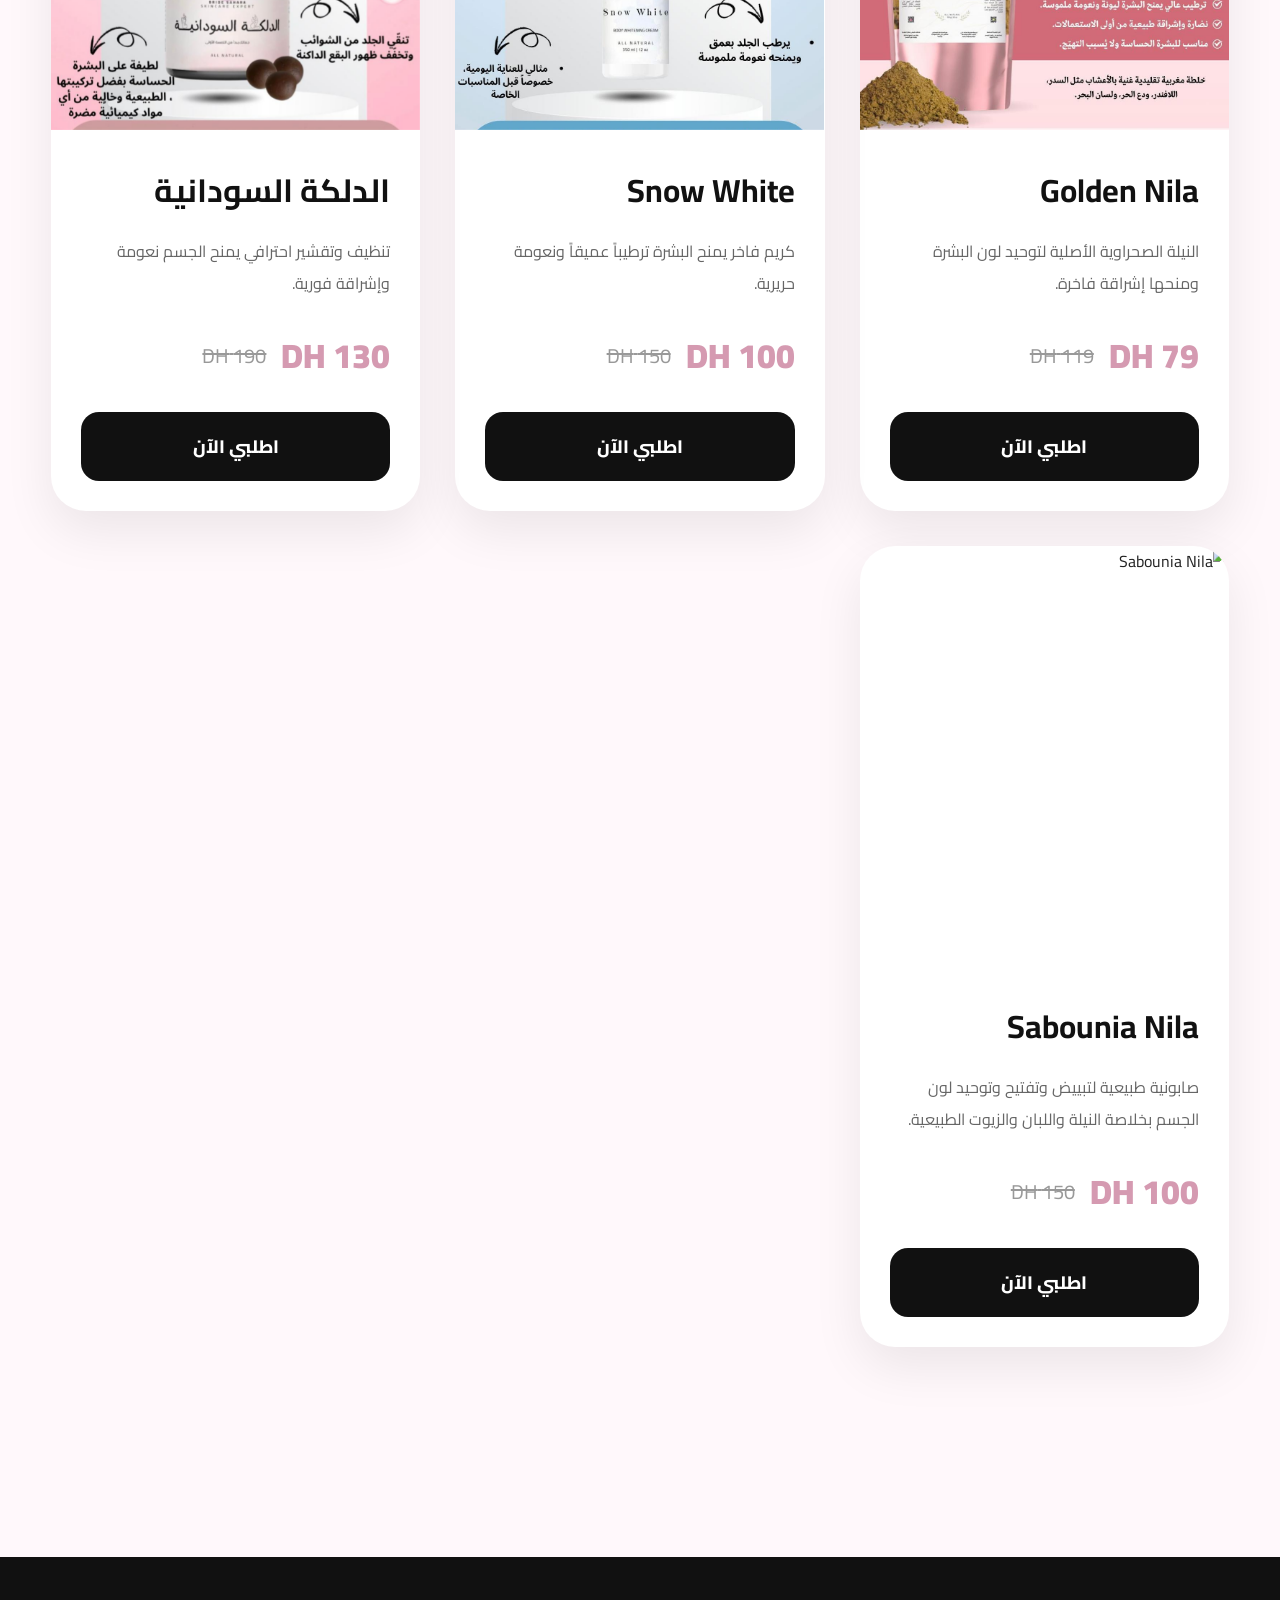
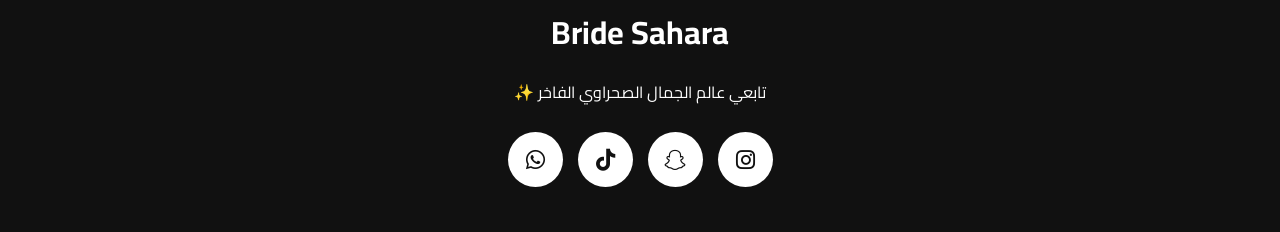
==== commit 8c07dc62: "Clean up HTML comments and add new product card Removed unnecessary comments from the HTML structure" ====
--- a/pub.html
+++ b/pub.html
@@ -30,11 +30,7 @@
 
 <body>
 
-  <!-- HERO -->
-
   <section class="pub-hero">
-
-    <!-- VIDEO -->
 
     <video id="heroVideo"
       class="pub-video"
@@ -48,11 +44,7 @@
 
     </video>
 
-    <!-- OVERLAY -->
-
     <div class="pub-overlay"></div>
-
-    <!-- CONTENT -->
 
     <div class="pub-content">
 
@@ -77,8 +69,6 @@
 
       </p>
 
-      <!-- BUTTONS -->
-
       <div class="pub-buttons">
 
         <a href="#products"
@@ -99,8 +89,6 @@
 
     </div>
 
-    <!-- SCROLL -->
-
     <div class="scroll-down">
 
       <i class="fa-solid fa-angle-down"></i>
@@ -108,8 +96,6 @@
     </div>
 
   </section>
-
-  <!-- PRODUCTS -->
 
   <section class="pub-products"
     id="products">
@@ -138,11 +124,7 @@
 
       </div>
 
-      <!-- GRID -->
-
       <div class="pub-products-grid">
-
-        <!-- PRODUCT -->
 
         <div class="pub-product-card">
 
@@ -195,8 +177,6 @@
 
         </div>
 
-        <!-- PRODUCT -->
-
         <div class="pub-product-card">
 
           <div class="pub-product-image">
@@ -248,8 +228,6 @@
 
         </div>
 
-        <!-- PRODUCT -->
-
         <div class="pub-product-card">
 
           <div class="pub-product-image">
@@ -301,13 +279,62 @@
 
         </div>
 
+        <div class="pub-product-card">
+
+          <div class="pub-product-image">
+
+            <img src="./images/sabounianila.jpg"
+              alt="Sabounia Nila">
+
+          </div>
+
+          <div class="pub-product-info">
+
+            <h3>
+
+              Sabounia Nila
+
+            </h3>
+
+            <p>
+
+              صابونية طبيعية لتبييض وتفتيح وتوحيد لون الجسم بخلاصة النيلة واللبان والزيوت الطبيعية.
+
+            </p>
+
+            <div class="pub-price">
+
+              <span class="new-price">
+
+                100 DH
+
+              </span>
+
+              <span class="old-price">
+
+                150 DH
+
+              </span>
+
+            </div>
+
+            <button
+              class="pub-order-btn order-btn"
+              data-product="Sabounia Nila">
+
+              اطلبي الآن
+
+            </button>
+
+          </div>
+
+        </div>
+
       </div>
 
     </div>
 
   </section>
-
-  <!-- SOCIALS -->
 
   <footer>
 
@@ -356,8 +383,6 @@
     </div>
 
   </footer>
-
-  <!-- FLOATING -->
 
   <a href="https://wa.me/212605945494"
     class="floating-whatsapp"
@@ -366,8 +391,6 @@
     <i class="fab fa-whatsapp"></i>
 
   </a>
-
-  <!-- ORDER MODAL -->
 
   <div class="order-modal"
     id="orderModal">
@@ -424,8 +447,6 @@
 
   </div>
 
-  <!-- SCRIPTS -->
-
   <script>
 
     /* VIDEO SOUND */
@@ -473,21 +494,19 @@
     const productInput =
       document.getElementById("productName");
 
-    const orderBtns =
-      document.querySelectorAll(".order-btn");
-
-    orderBtns.forEach(btn => {
-
-      btn.addEventListener("click", () => {
-
-        const product =
-          btn.dataset.product;
+    // Event Delegation لالتقاط أي منتج حالي أو مستقبلي
+
+    document.addEventListener("click", (e) => {
+
+      if (e.target.classList.contains("order-btn")) {
+
+        const product = e.target.dataset.product;
 
         productInput.value = product;
 
         modal.style.display = "flex";
 
-      });
+      }
 
     });
 
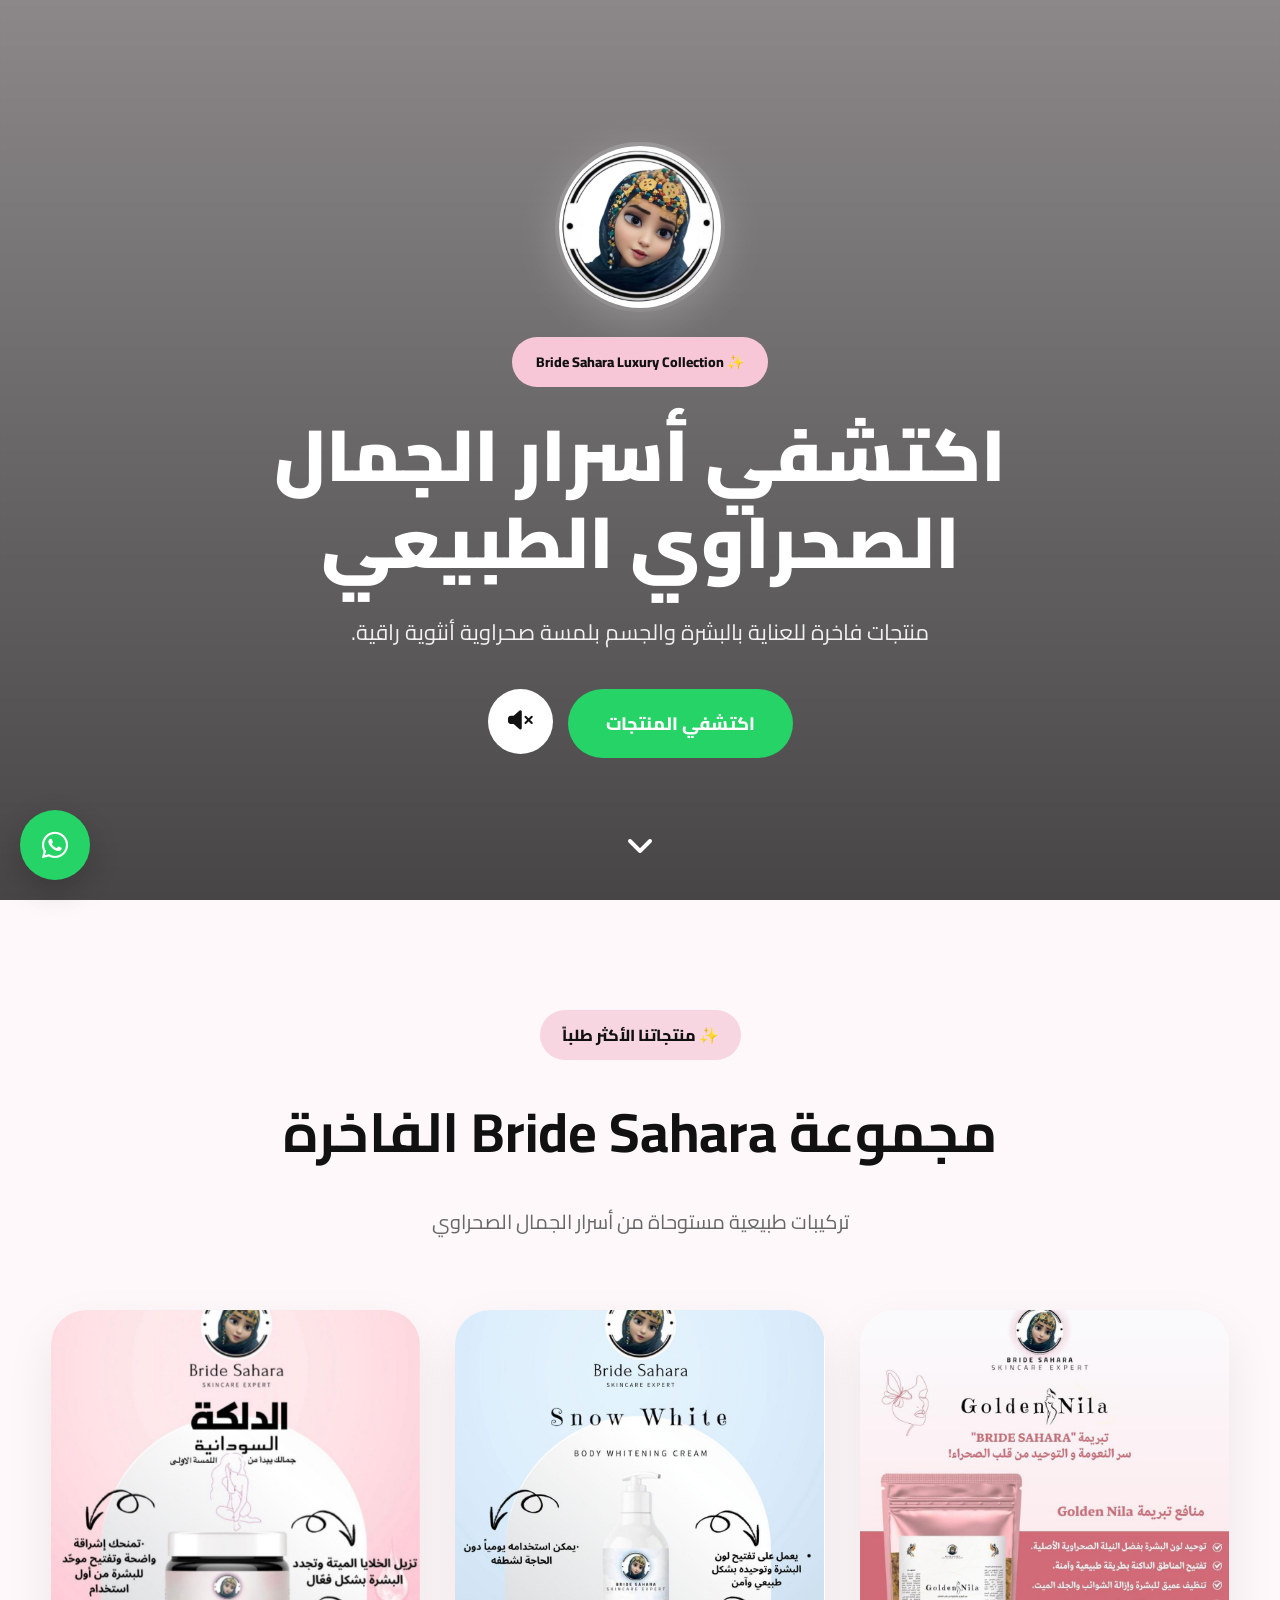
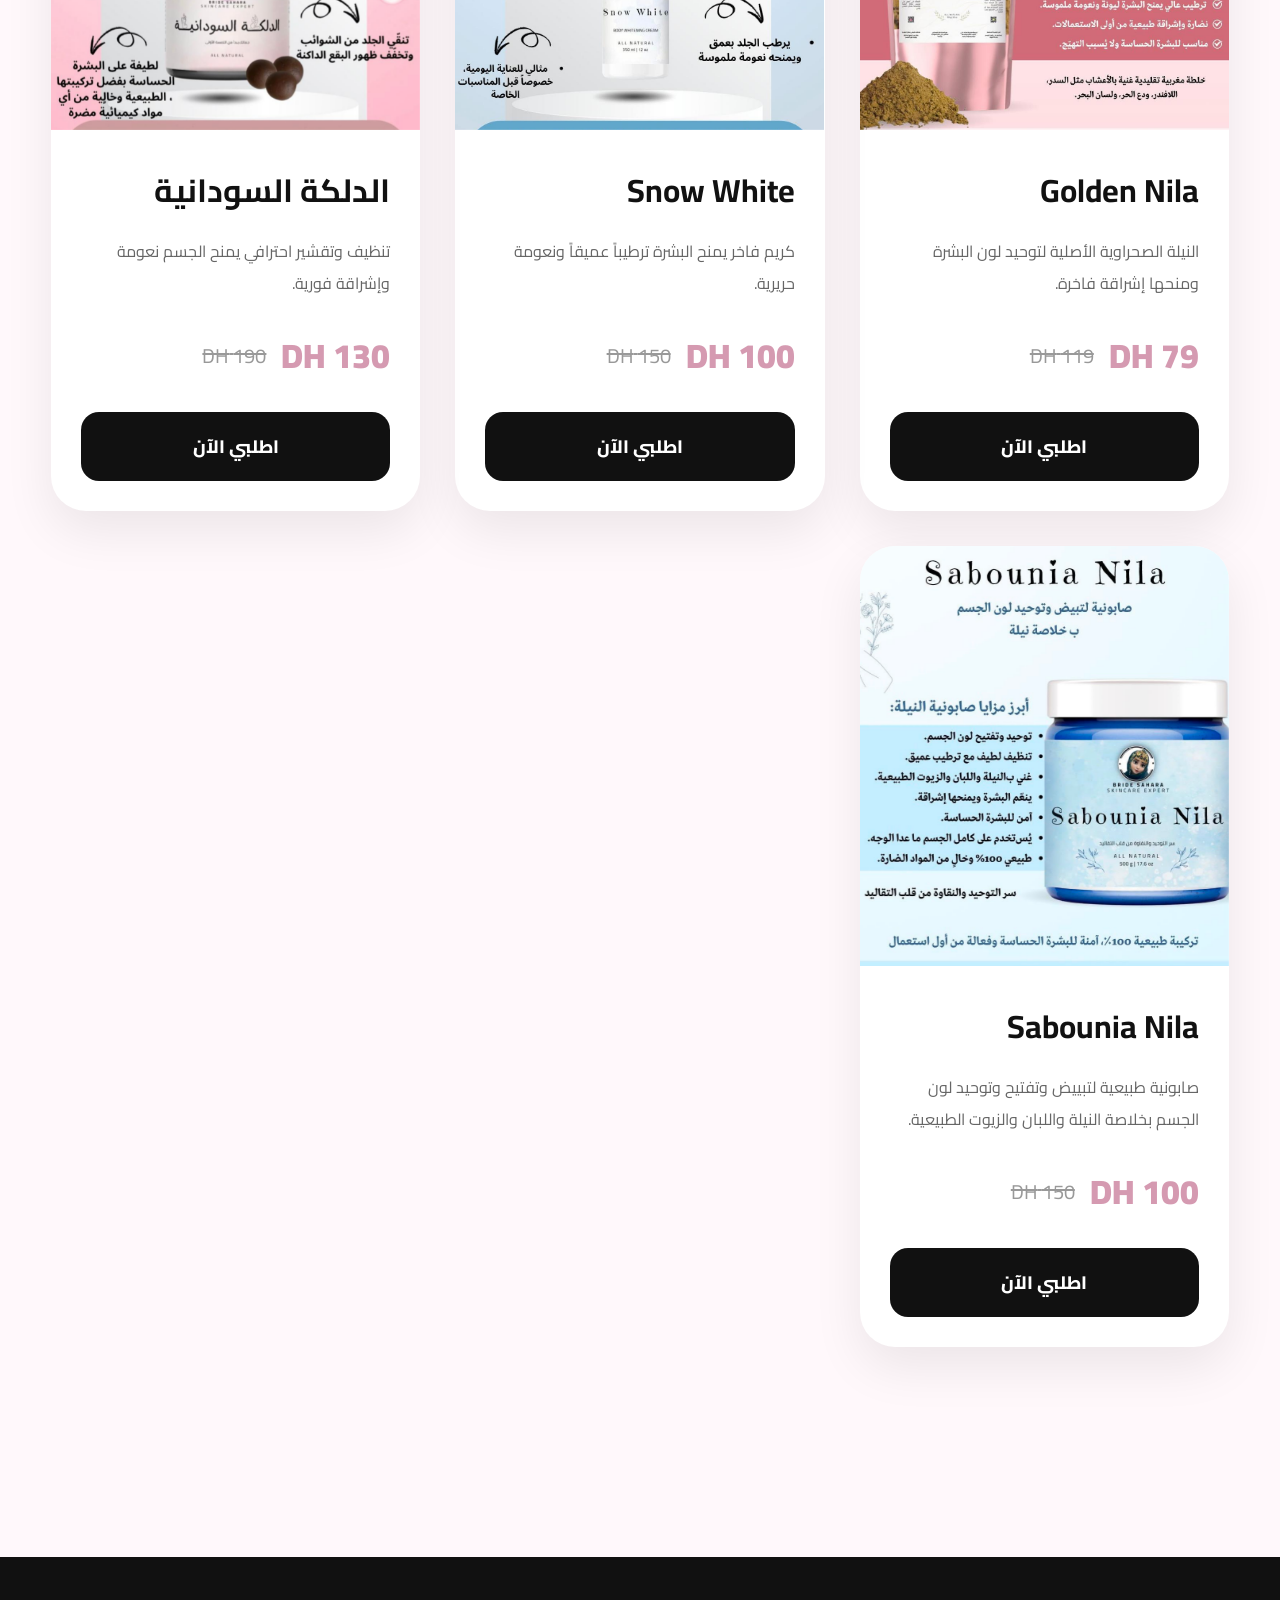
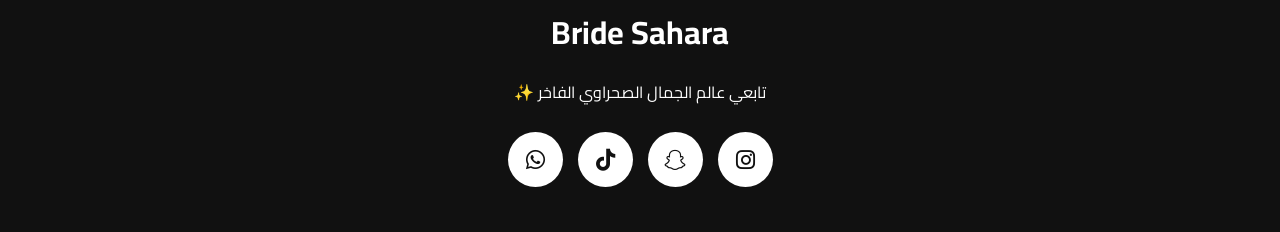
==== commit 378a830e: "Update product image source in pub.html" ====
--- a/pub.html
+++ b/pub.html
@@ -283,7 +283,7 @@
 
           <div class="pub-product-image">
 
-            <img src="./images/sabounianila.jpg"
+            <img src="./images/IMG-20260709-WA0005.jpg"
               alt="Sabounia Nila">
 
           </div>
